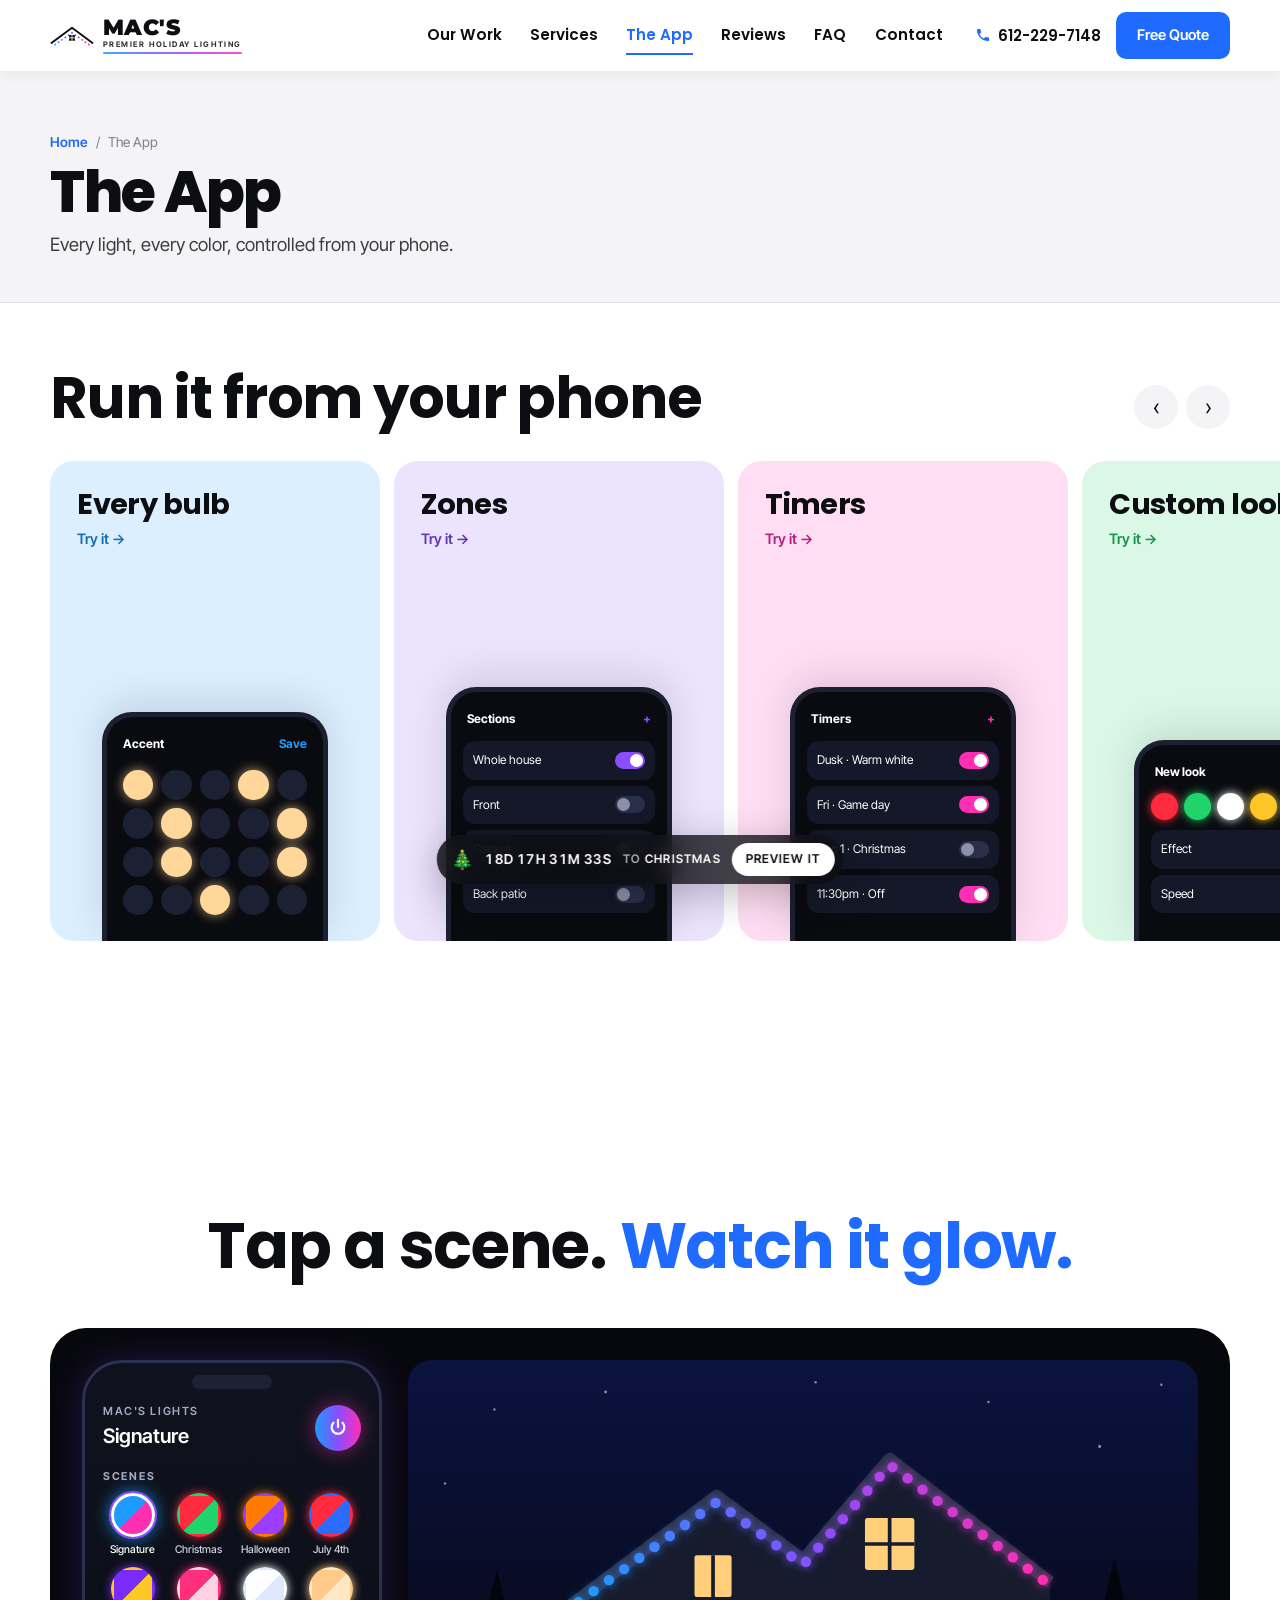
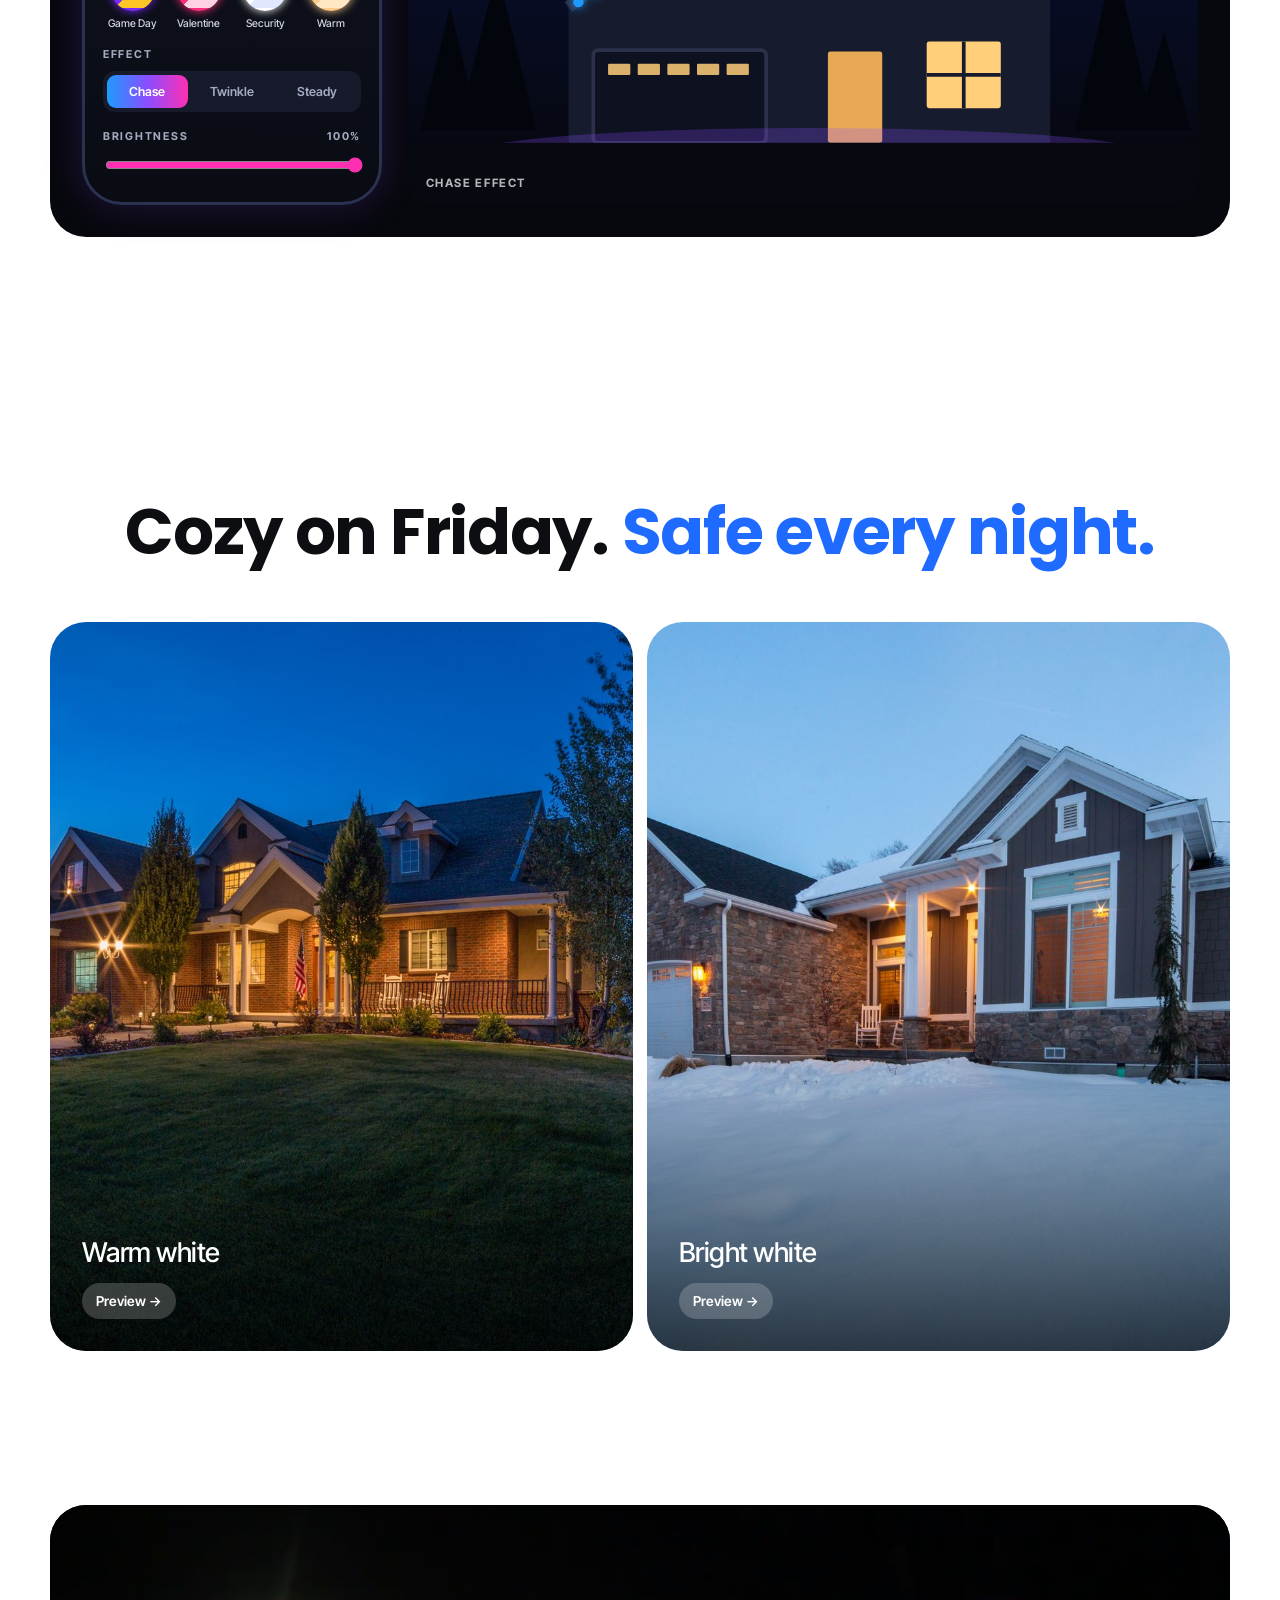
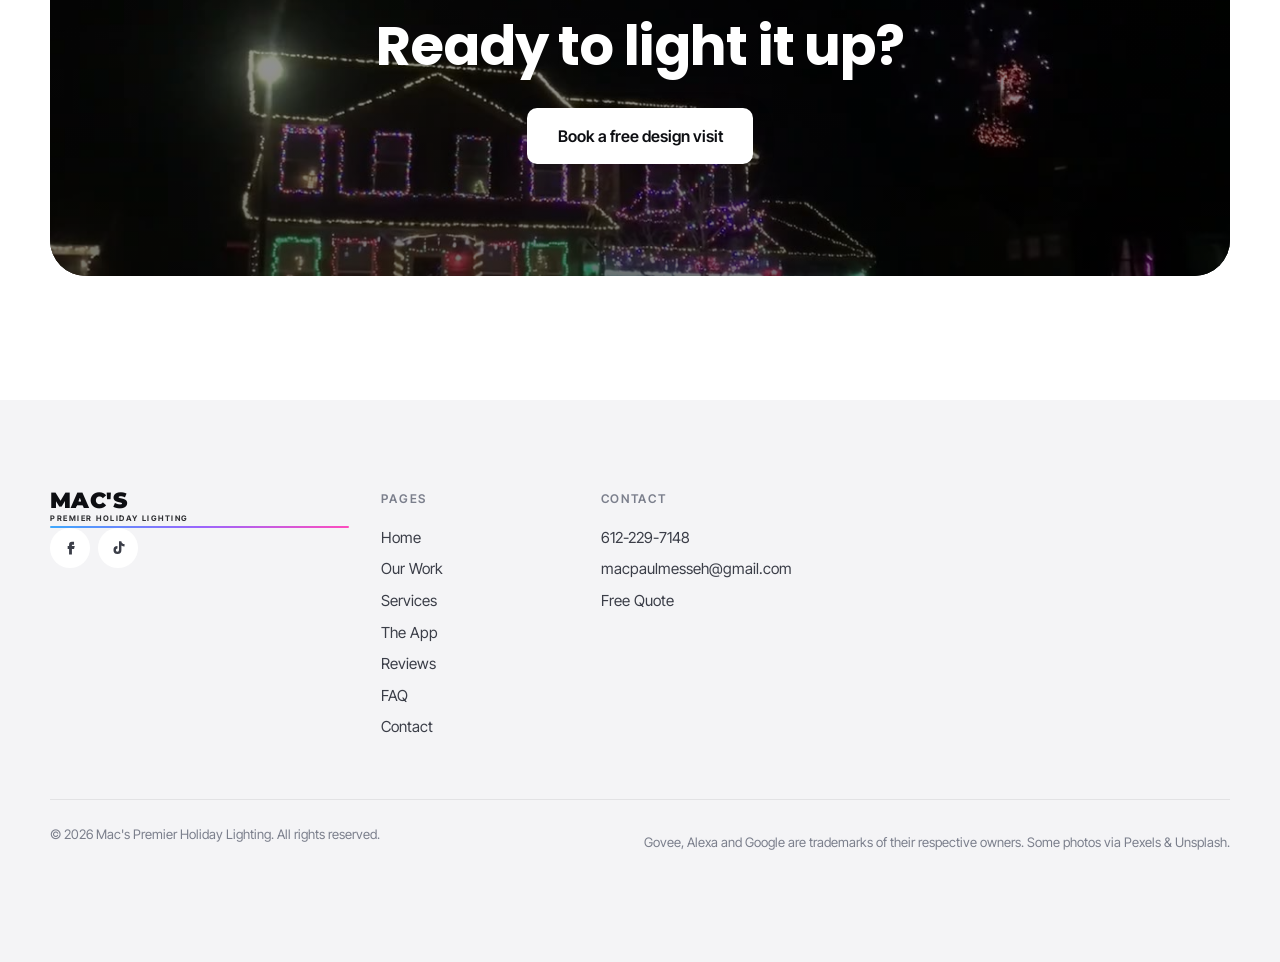
==== app.html @ d8dde2a3 "Split the one-page site into separate pages Home, Our Work, Services, The App, Reviews, FAQ and Cont" ====
<!doctype html>
<html lang="en">
<head>
  <meta charset="utf-8">
  <meta name="viewport" content="width=device-width, initial-scale=1">
  <title>The App | Mac's Premier Holiday Lighting</title>
  <meta name="description" content="Control every light from your phone: zones, timers, scenes and custom looks.">
  <meta name="theme-color" content="#05060a">
  <meta property="og:title" content="Mac's Premier Holiday Lighting">
  <meta property="og:description" content="Light up your home for every holiday, game day and everyday.">
  <meta property="og:image" content="assets/stock/victorian-color-lights.jpg">
  <link rel="icon" href="assets/favicon.svg" type="image/svg+xml">
  <link rel="preconnect" href="https://fonts.googleapis.com">
  <link rel="preconnect" href="https://fonts.gstatic.com" crossorigin>
  <link href="https://fonts.googleapis.com/css2?family=Inter+Tight:wght@300;400;500;600;700&family=Poppins:wght@600;700;800&family=Montserrat:wght@800;900&family=Mr+Dafoe&display=swap" rel="stylesheet">
  <link rel="stylesheet" href="styles.css">
</head>
<body class="subpage">

<!-- ================= Header ================= -->
<header class="hdr" id="top">
  <a href="index.html" class="brand" aria-label="Mac's Premier Holiday Lighting home">
    <svg class="brand-roof" viewBox="0 0 120 52" aria-hidden="true">
      <path d="M4 48 L60 6 L116 48" fill="none" stroke="#fff" stroke-width="5" stroke-linejoin="round" stroke-linecap="round"/>
      <g class="roof-dots"></g>
      <g fill="#fff"><rect x="52" y="26" width="7" height="7" rx="1"/><rect x="61" y="26" width="7" height="7" rx="1"/><rect x="52" y="35" width="7" height="7" rx="1"/><rect x="61" y="35" width="7" height="7" rx="1"/></g>
    </svg>
    <span class="brand-text"><span class="brand-name">MAC'S</span><span class="brand-tag">Premier Holiday Lighting</span></span>
  </a>
  <nav class="hdr-nav" aria-label="Main">
    <a href="work.html">Our Work</a>
    <a href="services.html">Services</a>
    <a href="app.html" aria-current="page">The App</a>
    <a href="reviews.html">Reviews</a>
    <a href="faq.html">FAQ</a>
    <a href="contact.html">Contact</a>
  </nav>
  <div class="hdr-actions">
    <a class="hdr-phone" href="tel:+16122297148"><svg viewBox="0 0 24 24" aria-hidden="true"><path d="M6.6 10.8a15.1 15.1 0 0 0 6.6 6.6l2.2-2.2a1 1 0 0 1 1-.25 11.4 11.4 0 0 0 3.6.57 1 1 0 0 1 1 1V20a1 1 0 0 1-1 1A17 17 0 0 1 3 4a1 1 0 0 1 1-1h3.5a1 1 0 0 1 1 1c0 1.25.2 2.45.57 3.57a1 1 0 0 1-.25 1z"/></svg>612-229-7148</a>
    <a class="icon-btn" href="sms:+16122297148?&amp;body=Hi%20Mac%27s!%20I%27d%20like%20a%20free%20lighting%20quote." aria-label="Text us">
      <svg viewBox="0 0 24 24" aria-hidden="true"><path d="M4 4h16a2 2 0 0 1 2 2v10a2 2 0 0 1-2 2H8l-4 4V6a2 2 0 0 1 2-2z"/></svg>
    </a>
    <a class="icon-btn" href="tel:+16122297148" aria-label="Call 612-229-7148">
      <svg viewBox="0 0 24 24" aria-hidden="true"><path d="M6.6 10.8a15.1 15.1 0 0 0 6.6 6.6l2.2-2.2a1 1 0 0 1 1-.25 11.4 11.4 0 0 0 3.6.57 1 1 0 0 1 1 1V20a1 1 0 0 1-1 1A17 17 0 0 1 3 4a1 1 0 0 1 1-1h3.5a1 1 0 0 1 1 1c0 1.25.2 2.45.57 3.57a1 1 0 0 1-.25 1z"/></svg>
    </a>
    <a class="pill-btn" href="contact.html">Free Quote</a>
    <button class="burger" aria-label="Open menu" aria-expanded="false" aria-controls="menu"><span></span><span></span></button>
  </div>
</header>

<nav class="menu" id="menu" aria-label="Main" hidden>
  <div class="menu-list">
    <a href="index.html">Home</a>
    <a href="work.html">Our Work</a>
    <a href="services.html">Services</a>
    <a href="app.html" aria-current="page">The App</a>
    <a href="reviews.html">Reviews</a>
    <a href="faq.html">FAQ</a>
    <a href="contact.html">Contact</a>
  </div>
  <div class="menu-foot">
    <a href="tel:+16122297148" class="menu-phone">Call 612-229-7148</a>
    <a href="contact.html" class="pill-btn btn-primary big menu-cta">Get a Free Quote</a>
  </div>
</nav>

<main>

<section class="page-head">
  <div class="wrap">
    <nav class="crumbs" aria-label="Breadcrumb"><a href="index.html">Home</a><span aria-hidden="true">/</span><span>The App</span></nav>
    <h1>The App</h1>
    <p>Every light, every color, controlled from your phone.</p>
  </div>
</section>


<!-- ================= App features carousel ================= -->
<section class="section" id="app">
  <div class="wrap">
    <div class="row-head reveal">
      <div>
        <h2>Run it from your phone</h2>
      </div>
      <div class="arrows">
        <button class="arrow" data-scroll="feat" data-dir="-1" aria-label="Previous">‹</button>
        <button class="arrow" data-scroll="feat" data-dir="1" aria-label="Next">›</button>
      </div>
    </div>
  </div>
  <div class="rail" id="feat">
    <button class="fcard" type="button" style="--tint:#1e9bff" data-scene="signature" data-mode="steady" aria-label="Try Every bulb in the designer">
      <h3>Every bulb</h3>
      <span class="fcard-try">Try it &rarr;</span>
      <div class="phone-sm" aria-hidden="true">
        <div class="ps-top"><span>Accent</span><b>Save</b></div>
        <div class="ps-grid">
          <i class="w"></i><i></i><i></i><i class="w"></i><i></i><i></i><i class="w"></i><i></i><i></i><i class="w"></i>
          <i></i><i class="w"></i><i></i><i></i><i class="w"></i><i></i><i></i><i class="w"></i><i></i><i></i>
        </div>
      </div>
    </button>
    <button class="fcard" type="button" style="--tint:#8a4dff" data-scene="gameday" data-mode="chase" aria-label="Try Zones in the designer">
      <h3>Zones</h3>
      <span class="fcard-try">Try it &rarr;</span>
      <div class="phone-sm" aria-hidden="true">
        <div class="ps-top"><span>Sections</span><b>+</b></div>
        <div class="ps-row on"><span>Whole house</span><i></i></div>
        <div class="ps-row"><span>Front</span><i></i></div>
        <div class="ps-row"><span>Garage</span><i></i></div>
        <div class="ps-row"><span>Back patio</span><i></i></div>
      </div>
    </button>
    <button class="fcard" type="button" style="--tint:#ff2fb3" data-scene="warm" data-mode="steady" aria-label="Try Timers in the designer">
      <h3>Timers</h3>
      <span class="fcard-try">Try it &rarr;</span>
      <div class="phone-sm" aria-hidden="true">
        <div class="ps-top"><span>Timers</span><b>+</b></div>
        <div class="ps-row on"><span>Dusk · Warm white</span><i></i></div>
        <div class="ps-row on"><span>Fri · Game day</span><i></i></div>
        <div class="ps-row"><span>Dec 1 · Christmas</span><i></i></div>
        <div class="ps-row on"><span>11:30pm · Off</span><i></i></div>
      </div>
    </button>
    <button class="fcard" type="button" style="--tint:#20d36b" data-scene="valentine" data-mode="twinkle" aria-label="Try Custom looks in the designer">
      <h3>Custom looks</h3>
      <span class="fcard-try">Try it &rarr;</span>
      <div class="phone-sm" aria-hidden="true">
        <div class="ps-top"><span>New look</span><b>Save</b></div>
        <div class="ps-swatches"><i style="--s:#ff2a3d"></i><i style="--s:#20d36b"></i><i style="--s:#fff"></i><i style="--s:#ffc627"></i><i style="--s:#1e9bff"></i><i style="--s:#ff2fb3"></i></div>
        <div class="ps-row"><span>Effect</span><em>Chase</em></div>
        <div class="ps-row"><span>Speed</span><em>Medium</em></div>
      </div>
    </button>
    <button class="fcard" type="button" style="--tint:#ffc627" data-scene="christmas" data-mode="chase" aria-label="Try Holiday scenes in the designer">
      <h3>Holiday scenes</h3>
      <span class="fcard-try">Try it &rarr;</span>
      <div class="phone-sm" aria-hidden="true">
        <div class="ps-top"><span>Scenes</span><b>⌕</b></div>
        <div class="ps-row"><span>🎄 Christmas</span><i></i></div>
        <div class="ps-row"><span>🎃 Halloween</span><i></i></div>
        <div class="ps-row"><span>🏈 Game day</span><i></i></div>
        <div class="ps-row"><span>🇺🇸 July 4th</span><i></i></div>
      </div>
    </button>
  </div>
</section>

<!-- ================= Interactive designer ================= -->
<section class="section" id="designer">
  <div class="wrap">
    <h2 class="h-center reveal">Tap a scene. <span class="grad">Watch it glow.</span></h2>
    <div class="designer reveal">
      <div class="phone" aria-label="Lighting app controls">
        <div class="phone-notch" aria-hidden="true"></div>
        <div class="app-head">
          <div><small>Mac's Lights</small><strong id="theme-name">Signature</strong></div>
          <button class="power on" id="power" aria-pressed="true" aria-label="Lights on/off">
            <svg viewBox="0 0 24 24" aria-hidden="true"><path d="M12 3v8M7.1 6.3a7 7 0 1 0 9.8 0" fill="none" stroke="currentColor" stroke-width="2.4" stroke-linecap="round"/></svg>
          </button>
        </div>
        <p class="app-label">Scenes</p>
        <div class="themes" role="radiogroup" aria-label="Lighting theme">
          <button class="theme active" role="radio" aria-checked="true" data-theme="signature"><i style="--c1:#1e9bff;--c2:#ff2fb3"></i>Signature</button>
          <button class="theme" role="radio" aria-checked="false" data-theme="christmas"><i style="--c1:#ff2a3d;--c2:#20d36b"></i>Christmas</button>
          <button class="theme" role="radio" aria-checked="false" data-theme="halloween"><i style="--c1:#ff7a00;--c2:#9b3dff"></i>Halloween</button>
          <button class="theme" role="radio" aria-checked="false" data-theme="july4"><i style="--c1:#ff2a3d;--c2:#2b6bff"></i>July 4th</button>
          <button class="theme" role="radio" aria-checked="false" data-theme="gameday"><i style="--c1:#7a2cff;--c2:#ffc627"></i>Game Day</button>
          <button class="theme" role="radio" aria-checked="false" data-theme="valentine"><i style="--c1:#ff2f7d;--c2:#ffd1e3"></i>Valentine</button>
          <button class="theme" role="radio" aria-checked="false" data-theme="security"><i style="--c1:#ffffff;--c2:#dfe8ff"></i>Security</button>
          <button class="theme" role="radio" aria-checked="false" data-theme="warm"><i style="--c1:#ffc98a;--c2:#ffe7c4"></i>Warm</button>
        </div>
        <p class="app-label">Effect</p>
        <div class="modes" role="radiogroup" aria-label="Animation">
          <button class="mode active" role="radio" aria-checked="true" data-mode="chase">Chase</button>
          <button class="mode" role="radio" aria-checked="false" data-mode="twinkle">Twinkle</button>
          <button class="mode" role="radio" aria-checked="false" data-mode="steady">Steady</button>
        </div>
        <label class="app-label" for="brightness">Brightness <span id="bright-val">100%</span></label>
        <input type="range" id="brightness" min="20" max="100" value="100">
      </div>
      <div class="designer-stage" id="designer-stage" data-house="live" aria-label="Animated preview of a house roofline in the selected scene">
        <p class="stage-caption"><span id="mode-name">Chase</span> effect</p>
      </div>
    </div>
  </div>
</section>

<!-- ================= Warm vs security ================= -->
<section class="section" id="residential">
  <div class="wrap">
    <h2 class="h-center reveal">Cozy on Friday. <span class="grad">Safe every night.</span></h2>
    <div class="duo">
      <figure class="duo-card reveal" role="button" tabindex="0" data-scene="warm" data-mode="steady" aria-label="Preview warm white in the designer">
        <img src="assets/stock/dusk-bungalow.jpg" alt="Home glowing in warm white light at dusk" loading="lazy">
        <figcaption><b>Warm white</b><span class="duo-try">Preview &rarr;</span></figcaption>
      </figure>
      <figure class="duo-card reveal" role="button" tabindex="0" data-scene="security" data-mode="steady" aria-label="Preview bright white in the designer">
        <img src="assets/stock/snowy-brick-house.jpg" alt="Home with bright exterior lighting on a snowy evening" loading="lazy">
        <figcaption><b>Bright white</b><span class="duo-try">Preview &rarr;</span></figcaption>
      </figure>
    </div>
  </div>
</section>

<!-- ================= Final CTA ================= -->
<section class="section tight">
  <div class="wrap">
    <div class="final-cta reveal">
      <video class="cta-video" data-src="assets/video/house-fireworks.mp4" poster="assets/video/house-fireworks.jpg" muted loop playsinline preload="none" aria-hidden="true"></video>
      <h2>Ready to light it up?</h2>
      <a href="contact.html" class="pill-btn white">Book a free design visit</a>
    </div>
  </div>
</section>

</main>

<!-- ================= Footer ================= -->
<footer class="ftr">
  <div class="wrap ftr-grid">
    <div class="ftr-brand">
      <span class="brand-text"><span class="brand-name">MAC'S</span><span class="brand-tag">Premier Holiday Lighting</span></span>
      <div class="socials">
        <!-- TODO: replace with real profile URLs -->
        <a href="https://www.facebook.com/" aria-label="Facebook" target="_blank" rel="noopener"><svg viewBox="0 0 24 24"><path d="M14 8h3V4h-3a4 4 0 0 0-4 4v2H8v4h2v8h4v-8h3l1-4h-4V8z"/></svg></a>
        <a href="https://www.tiktok.com/" aria-label="TikTok" target="_blank" rel="noopener"><svg viewBox="0 0 24 24"><path d="M16 3c.4 2.4 1.9 4 4.5 4.2v3.4a8 8 0 0 1-4.4-1.4v6.3A5.6 5.6 0 1 1 10.5 10v3.5a2.2 2.2 0 1 0 2.2 2.2V3z"/></svg></a>
      </div>
    </div>
    <div><p class="ftr-h">Pages</p><a href="index.html">Home</a><a href="work.html">Our Work</a><a href="services.html">Services</a><a href="app.html">The App</a><a href="reviews.html">Reviews</a><a href="faq.html">FAQ</a><a href="contact.html">Contact</a></div>
    <div><p class="ftr-h">Contact</p><a href="tel:+16122297148">612-229-7148</a><a href="mailto:macpaulmesseh@gmail.com?subject=Free%20lighting%20quote&amp;body=Hi%20Mac%27s%2C%0A%0AI%27d%20like%20a%20free%20quote%20for%20my%20home.%0A%0AName%3A%0AAddress%2FCity%3A%0APhone%3A%0A">macpaulmesseh@gmail.com</a><a href="contact.html">Free Quote</a></div>
  </div>
  <div class="wrap ftr-bottom">
    <span>© <span id="year"></span> Mac's Premier Holiday Lighting. All rights reserved.</span>
    <span class="muted">Govee, Alexa and Google are trademarks of their respective owners. Some photos via Pexels &amp; Unsplash.</span>
  </div>
</footer>

<!-- Service popup -->
<dialog class="modal" id="modal" aria-labelledby="modal-title">
  <button class="modal-x" type="button" aria-label="Close">&times;</button>
  <div class="modal-media" id="modal-media"></div>
  <div class="modal-body">
    <h3 id="modal-title"></h3>
    <p id="modal-text"></p>
    <div class="modal-actions">
      <a href="contact.html" class="pill-btn grad-btn" id="modal-quote">Get a quote</a>
      <a href="tel:+16122297148" class="pill-btn">Call</a>
      <a href="sms:+16122297148?&amp;body=Hi%20Mac%27s!%20I%27d%20like%20a%20free%20lighting%20quote." class="pill-btn">Text</a>
    </div>
  </div>
</dialog>

<!-- Floating holiday countdown -->
<a class="countdown" href="app.html#designer" id="countdown">
  <span class="cd-emoji" id="cd-emoji">🎃</span>
  <span class="cd-time" id="cd-time">--</span>
  <span class="cd-until">to <b id="cd-name">Halloween</b></span>
  <span class="cd-cta">Preview it</span>
</a>

<script src="main.js"></script>
</body>
</html>
---- styles.css ----
/* ==========================================================
   Mac's Premier Holiday Lighting — v3 (light)
   White page · soft gray cards · thin headings
   Brand gradient (blue → violet → pink) for buttons & accents
   Night scenes (hero, designer, compare) stay dark
   ========================================================== */
:root {
  --bg: #ffffff;
  --soft: #f4f4f6;
  --soft-2: #ececf0;
  --ink: #0d0e12;
  --ink-2: #3b3e48;
  --muted: #7b7f8c;
  --line: rgba(13, 14, 18, .08);
  --night: #07080d;
  --night-2: #10131f;
  --blue: #1e9bff;
  --violet: #8a4dff;
  --pink: #ff2fb3;
  --grad: linear-gradient(90deg, var(--blue), var(--violet) 50%, var(--pink));
  --r-lg: 36px;
  --r-md: 24px;
  --font: "Inter Tight", "Inter", system-ui, -apple-system, "Segoe UI", sans-serif;
  --script: "Mr Dafoe", "Brush Script MT", cursive;
}

*, *::before, *::after { box-sizing: border-box; }
html { scroll-behavior: smooth; scroll-padding-top: 90px; }
body { margin: 0; font-family: var(--font); background: var(--bg); color: var(--ink); line-height: 1.55; -webkit-font-smoothing: antialiased; overflow-x: hidden; font-size: 17px; }
img, video { max-width: 100%; display: block; }
a { color: inherit; }
h1, h2, h3 { margin: 0; line-height: 1.08; letter-spacing: -.025em; font-weight: 500; }
svg { fill: currentColor; }
button { font-family: inherit; }

.wrap { width: min(1180px, 100% - 32px); margin-inline: auto; }
.wrap.narrow { width: min(780px, 100% - 32px); }
.section { padding: 130px 0; }
.section.tight { padding: 24px 0; }
.grad { background: var(--grad); -webkit-background-clip: text; background-clip: text; color: transparent; }
.muted { color: var(--muted); margin: .5rem 0 0; }
.eyebrow { font-size: .78rem; font-weight: 600; letter-spacing: .14em; text-transform: uppercase; color: var(--muted); margin: 0 0 1rem; }
.eyebrow.center { text-align: center; }
.h-center { text-align: center; font-size: clamp(2.2rem, 5.2vw, 4rem); }
.h-left { font-size: clamp(2.2rem, 5vw, 3.6rem); }
.h-sub { text-align: center; color: var(--muted); font-size: clamp(1.15rem, 2vw, 1.5rem); margin: 1rem 0 0; font-weight: 400; letter-spacing: -.01em; }
.dim { color: #b4b7c2; }

/* ---------- Buttons ---------- */
.pill-btn {
  display: inline-flex; align-items: center; justify-content: center; gap: .5rem;
  padding: .7rem 1.25rem; border-radius: 999px; border: 0; cursor: pointer;
  font-weight: 600; font-size: .92rem; text-decoration: none;
  background: var(--soft); color: var(--ink);
  transition: transform .2s, background .2s, box-shadow .2s;
}
.pill-btn:hover { transform: translateY(-1px); background: var(--soft-2); }
.pill-btn.white { background: #fff; color: var(--ink); padding: 1rem 1.9rem; font-size: 1rem; box-shadow: 0 6px 24px rgba(0,0,0,.12); }
.pill-btn.sm { padding: .65rem 1.2rem; font-size: .9rem; }
.pill-btn.big { padding: 1.1rem 2.2rem; font-size: 1.1rem; }
.grad-btn { background: var(--grad); color: #fff; padding: 1.05rem 1.6rem; font-size: 1rem; box-shadow: 0 10px 30px rgba(138,77,255,.28); }
.grad-btn:hover { background: var(--grad); box-shadow: 0 14px 40px rgba(255,47,179,.35); }
.block { width: 100%; }
a:focus-visible, button:focus-visible, summary:focus-visible, input:focus-visible { outline: 2px solid var(--violet); outline-offset: 3px; }

/* ---------- Header (glass, adapts over dark hero → light page) ---------- */
.hdr {
  position: fixed; top: 12px; left: 12px; right: 12px; z-index: 60;
  display: flex; align-items: center; justify-content: space-between;
  padding: 8px 10px 8px 18px; border-radius: 999px;
  background: rgba(255,255,255,.14); border: 1px solid rgba(255,255,255,.18);
  backdrop-filter: blur(18px) saturate(1.5); -webkit-backdrop-filter: blur(18px) saturate(1.5);
  color: #fff; transition: background .35s, color .35s, border-color .35s, box-shadow .35s;
}
.hdr.scrolled { background: rgba(255,255,255,.82); color: var(--ink); border-color: var(--line); box-shadow: 0 6px 30px rgba(0,0,0,.06); }
.brand { display: flex; align-items: center; gap: .55rem; text-decoration: none; }
.brand-roof { width: 44px; height: 20px; overflow: visible; }
.brand-roof path { stroke: currentColor; }
.brand-roof g[fill] { fill: currentColor; }
.brand-text { display: flex; flex-direction: column; line-height: 1; }
.brand-name { font-family: "Montserrat", sans-serif; font-weight: 900; font-size: 1.25rem; letter-spacing: .02em; }
.brand-tag { font-size: .48rem; font-weight: 700; letter-spacing: .2em; text-transform: uppercase; margin-top: 3px; opacity: .85; }
.brand-tag::after { content: ""; display: block; height: 2px; margin-top: 3px; background: var(--grad); border-radius: 2px; }
.hdr-actions { display: flex; align-items: center; gap: 6px; }
.icon-btn { width: 40px; height: 40px; border-radius: 50%; display: grid; place-items: center; background: rgba(255,255,255,.18); transition: background .2s; }
.hdr.scrolled .icon-btn { background: var(--soft); }
.icon-btn svg { width: 17px; height: 17px; }
.hdr .pill-btn { background: #fff; color: var(--ink); }
.hdr.scrolled .pill-btn { background: var(--ink); color: #fff; }
.burger { width: 40px; height: 40px; border: 0; background: none; cursor: pointer; display: grid; place-content: center; gap: 6px; color: inherit; }
.burger span { display: block; width: 22px; height: 2px; background: currentColor; border-radius: 2px; transition: transform .3s; }
.burger[aria-expanded="true"] span:first-child { transform: translateY(4px) rotate(45deg); }
.burger[aria-expanded="true"] span:last-child { transform: translateY(-4px) rotate(-45deg); }
body.menu-open .hdr { background: rgba(255,255,255,.9); color: var(--ink); border-color: var(--line); }

/* ---------- Menu overlay ---------- */
.menu { position: fixed; inset: 0; z-index: 55; padding: 120px 24px 40px; background: rgba(255,255,255,.97); backdrop-filter: blur(10px); display: flex; flex-direction: column; justify-content: space-between; overflow-y: auto; animation: menuIn .3s ease; }
.menu[hidden] { display: none; }
@keyframes menuIn { from { opacity: 0; } }
.menu-inner { width: min(1100px, 100%); margin: 0 auto; display: grid; grid-template-columns: repeat(3, 1fr); gap: 2rem; }
.menu-h { font-size: .75rem; font-weight: 600; letter-spacing: .16em; text-transform: uppercase; color: var(--muted); margin: 0 0 1rem; }
.menu-col a { display: block; font-size: clamp(1.4rem, 2.8vw, 2.2rem); font-weight: 500; letter-spacing: -.02em; text-decoration: none; padding: .3rem 0; transition: color .2s; }
.menu-col a:hover { color: var(--violet); }
.menu-cta { align-self: center; margin-top: 2rem; background: var(--grad) !important; color: #fff !important; }

/* ---------- Hero: our photos full screen (phones also play our videos) ---------- */
.hero { position: relative; min-height: 100vh; min-height: 100svh; display: grid; align-items: end; overflow: hidden; color: #fff; background: var(--night); padding: 120px 0 150px; }
.hero-slides { position: absolute; inset: 0; z-index: 0; }
.hs { position: absolute; inset: 0; margin: 0; opacity: 0; transition: opacity 1.4s ease; }
.hs.is-active { opacity: 1; }
.hs picture, .hs img, .hs video { display: block; width: 100%; height: 100%; object-fit: cover; }
.hs img { object-position: 50% 50%; transform: scale(1.08); transition: transform 9s ease-out; }
.hs.is-active img { transform: scale(1); }
.hero-slides::after { content: ""; position: absolute; inset: 0; pointer-events: none; background:
  linear-gradient(90deg, rgba(7,8,13,.82) 0%, rgba(7,8,13,.5) 34%, rgba(7,8,13,0) 62%),
  linear-gradient(180deg, rgba(7,8,13,.55) 0%, rgba(7,8,13,0) 22%, rgba(7,8,13,0) 55%, rgba(7,8,13,.88) 100%); }
.phone-only { display: none; }
.hero-grid { position: relative; z-index: 1; width: min(1180px, 100% - 32px); margin: 0 auto; }
.hero-content { max-width: 620px; }
.hero-eyebrow { display: inline-flex; align-items: center; gap: .55rem; margin: 0 0 1.3rem; padding: .45rem .9rem; border-radius: 999px; background: rgba(255,255,255,.1); border: 1px solid rgba(255,255,255,.18); backdrop-filter: blur(8px); font-size: .78rem; font-weight: 600; letter-spacing: .12em; text-transform: uppercase; }
.live-dot { width: 8px; height: 8px; border-radius: 50%; background: var(--pink); animation: livePulse 2s infinite; }
@keyframes livePulse { 0% { box-shadow: 0 0 0 0 rgba(255,47,179,.7); } 70%, 100% { box-shadow: 0 0 0 9px rgba(255,47,179,0); } }
.hero-script { font-family: var(--script); font-size: clamp(2.2rem, 4.4vw, 3.4rem); line-height: 1; margin: 0 0 .2rem; background: var(--grad); -webkit-background-clip: text; background-clip: text; color: transparent; padding-right: .2em; }
.hero h1 { font-size: clamp(2.5rem, 5.4vw, 4.6rem); font-weight: 600; line-height: 1.02; letter-spacing: -.03em; margin: 0; text-shadow: 0 2px 30px rgba(0,0,0,.35); }
.hero-sub { font-size: clamp(1.05rem, 1.6vw, 1.25rem); margin: 1.1rem 0 2rem; color: rgba(255,255,255,.86); max-width: 30em; }
.hero-ctas { display: flex; flex-wrap: wrap; gap: 12px; }
.hero-ctas .pill-btn { padding: 1.05rem 1.7rem; font-size: 1rem; }
.ghost-btn { background: rgba(255,255,255,.1); color: #fff; border: 1px solid rgba(255,255,255,.3); backdrop-filter: blur(8px); }
.ghost-btn:hover { background: rgba(255,255,255,.2); }
.hero-trust { list-style: none; display: flex; flex-wrap: wrap; gap: .4rem 1.4rem; margin: 1.8rem 0 0; padding: 0; font-size: .9rem; color: rgba(255,255,255,.8); }
.hero-trust li::before { content: "\2713"; margin-right: .45rem; color: var(--blue); font-weight: 700; }
.hero-dots { position: absolute; z-index: 2; left: 50%; bottom: 86px; transform: translateX(-50%); display: flex; gap: 8px; width: min(1180px, 100% - 32px); }
.hdot { flex: 0 0 56px; height: 18px; padding: 8px 0; border: 0; background: none; cursor: pointer; }
.hdot-bar { position: relative; display: block; height: 3px; border-radius: 3px; background: rgba(255,255,255,.3); overflow: hidden; }
.hdot-bar i { position: absolute; inset: 0 auto 0 0; width: 0; background: #fff; }
@media (max-width: 860px) {
  .phone-only { display: block; }
  .hero { padding: 0 0 128px; }
  .hero-slides::after { background: linear-gradient(180deg, rgba(7,8,13,.5) 0%, rgba(7,8,13,0) 20%, rgba(7,8,13,.1) 45%, rgba(7,8,13,.92) 84%); }
  .hero-eyebrow { margin-bottom: 1rem; }
  .hero-sub { margin: .8rem 0 1.4rem; }
  .hero-ctas .pill-btn { flex: 1 1 auto; }
  .hero-trust { margin-top: 1.2rem; font-size: .82rem; gap: .3rem 1rem; }
  .hero-dots { top: 92px; bottom: auto; gap: 5px; }
  .hdot { flex: 1; }
}
@media (prefers-reduced-motion: reduce) { .hs img { transition: none; transform: none; } .live-dot { animation: none; } }

/* ---------- Our work grid ---------- */
.work-note { margin: 0; color: var(--muted); }
@media (max-width: 760px) { #work .row-head { flex-direction: column; align-items: flex-start; gap: .4rem; } }
.work-grid { width: min(1180px, 100% - 32px); margin: 0 auto; display: grid; grid-template-columns: repeat(4, 1fr); gap: 14px; }
.work-grid .tile { flex: none; width: auto; }
.work-grid .tile-h { font-size: 1.3rem; }
@media (max-width: 1000px) { .work-grid { grid-template-columns: repeat(3, 1fr); } }
@media (max-width: 760px) { .work-grid { grid-template-columns: repeat(2, 1fr); gap: 10px; } .work-grid .tile { padding: 14px; } .work-grid .tile-h { font-size: 1.05rem; } .work-grid .tile-more { width: 30px; height: 30px; top: 10px; right: 10px; font-size: 1.1rem; } }

/* ---------- Compare ---------- */
.compare { position: relative; margin-top: 3.5rem; border-radius: var(--r-lg); overflow: hidden; aspect-ratio: 16 / 9; background: var(--night); user-select: none; color: #fff; }
.compare-layer { position: absolute; inset: 0; }
.compare-layer svg { width: 100%; height: 100%; display: block; }
.compare-layer.top { clip-path: inset(0 0 0 var(--pos)); }
.compare-label { position: absolute; top: 0; width: 50%; padding: 1.6rem 2rem; text-align: center; pointer-events: none; z-index: 2; }
.compare-label.left { left: 0; }
.compare-label.right { right: 0; }
.compare-label strong { display: block; font-size: .8rem; font-weight: 600; letter-spacing: .14em; text-transform: uppercase; margin-bottom: .3rem; }
.compare-label span { font-size: .92rem; opacity: .85; display: block; max-width: 320px; margin: 0 auto; }
.compare-handle { position: absolute; top: 0; bottom: 0; left: var(--pos); width: 2px; margin-left: -1px; background: #fff; box-shadow: 0 0 20px rgba(255,255,255,.7); z-index: 3; pointer-events: none; }
.compare-handle span { position: absolute; top: 50%; left: 50%; transform: translate(-50%, -50%); width: 48px; height: 48px; border-radius: 50%; background: #fff; color: var(--ink); display: grid; place-items: center; font-weight: 700; font-size: 1.1rem; box-shadow: 0 6px 24px rgba(0,0,0,.4); }
.compare-range { position: absolute; inset: 0; width: 100%; height: 100%; opacity: 0; cursor: ew-resize; z-index: 4; margin: 0; }

/* ---------- Rails ---------- */
.row-head { display: flex; align-items: flex-end; justify-content: space-between; gap: 1rem; margin-bottom: 2rem; }
.row-head h2 { font-size: clamp(2.2rem, 5vw, 3.6rem); }
.arrows { display: flex; gap: 8px; flex: none; }
.arrow { width: 44px; height: 44px; border-radius: 50%; border: 0; background: var(--soft); color: var(--ink); font-size: 1.4rem; line-height: 1; cursor: pointer; transition: background .2s; }
.arrow:hover { background: var(--soft-2); }
.rail { display: flex; gap: 14px; overflow-x: auto; scroll-snap-type: x mandatory; scroll-behavior: smooth; padding: 0 max(16px, calc((100vw - 1180px) / 2)) 10px; scroll-padding-inline: max(16px, calc((100vw - 1180px) / 2)); scrollbar-width: none; }
.rail::-webkit-scrollbar { display: none; }

.tile { position: relative; flex: 0 0 clamp(270px, 29vw, 360px); aspect-ratio: 3 / 4; border-radius: var(--r-md); overflow: hidden; scroll-snap-align: start; text-decoration: none; display: flex; flex-direction: column; justify-content: flex-end; padding: 1.5rem; background: var(--night); color: #fff; }
.tile img, .tile video { position: absolute; inset: 0; width: 100%; height: 100%; object-fit: cover; transition: transform .6s ease; }
.tile::after { content: ""; position: absolute; inset: 0; background: linear-gradient(180deg, transparent 50%, rgba(0,0,0,.75)); }
.tile:hover img, .tile:hover video { transform: scale(1.04); }
.tile-k, .tile-h { position: relative; z-index: 1; }
.tile-k { font-size: .85rem; font-weight: 500; opacity: .85; margin-bottom: .25rem; }
.tile-h { font-size: 1.45rem; font-weight: 500; line-height: 1.15; letter-spacing: -.015em; }

/* ---------- Trust card (dark accent card) ---------- */
.trust-card { position: relative; overflow: hidden; border-radius: var(--r-lg); padding: clamp(2.2rem, 6vw, 5rem); background: var(--night); color: #fff; text-align: center; }
.trust-glow { position: absolute; inset: -30%; background: radial-gradient(30% 40% at 25% 40%, rgba(30,155,255,.45), transparent 70%), radial-gradient(30% 35% at 75% 65%, rgba(255,47,179,.4), transparent 70%), radial-gradient(25% 30% at 55% 25%, rgba(138,77,255,.45), transparent 70%); filter: blur(30px); animation: drift 14s ease-in-out infinite alternate; }
@keyframes drift { to { transform: translate(4%, -3%) rotate(6deg); } }
.trust-copy { position: relative; max-width: 700px; margin: 0 auto; }
.trust-copy h2 { font-size: clamp(2rem, 4.6vw, 3.4rem); margin-bottom: 1rem; }
.trust-copy p { opacity: .82; font-size: 1.1rem; margin: 0 0 2rem; }
.trust-card .eyebrow { color: rgba(255,255,255,.6); }

/* ---------- App feature cards (soft pastel) ---------- */
.fcard { flex: 0 0 clamp(270px, 27vw, 330px); scroll-snap-align: start; border-radius: var(--r-md); padding: 1.7rem 1.7rem 0; overflow: hidden; background: color-mix(in srgb, var(--tint) 16%, #fff); display: flex; flex-direction: column; min-height: 480px; }
.fcard-k { margin: 0 0 .35rem; font-size: .9rem; font-weight: 500; color: var(--ink-2); }
.fcard h3 { font-size: 1.55rem; margin-bottom: 1.4rem; }
.phone-sm { margin: auto auto 0; width: 82%; padding: 14px 12px 22px; border-radius: 30px 30px 0 0; background: #0a0b10; border: 5px solid #1d2030; border-bottom: 0; font-size: .75rem; color: #fff; box-shadow: 0 -10px 40px rgba(0,0,0,.12); }
.ps-top { display: flex; justify-content: space-between; font-weight: 700; padding: 4px 4px 12px; }
.ps-top b { color: var(--tint); }
.ps-grid { display: grid; grid-template-columns: repeat(5, 1fr); gap: 8px; padding: 4px; }
.ps-grid i { aspect-ratio: 1; border-radius: 50%; background: #1b2033; }
.ps-grid i.w { background: #ffd79a; box-shadow: 0 0 12px rgba(255,215,154,.7); }
.ps-row { display: flex; justify-content: space-between; align-items: center; padding: 10px; margin-bottom: 6px; border-radius: 12px; background: #141828; }
.ps-row i { width: 30px; height: 17px; border-radius: 10px; background: #2a3049; position: relative; }
.ps-row i::after { content: ""; position: absolute; left: 2px; top: 2px; width: 13px; height: 13px; border-radius: 50%; background: #8b91a8; }
.ps-row.on i { background: var(--tint); }
.ps-row.on i::after { left: 15px; background: #fff; }
.ps-row em { font-style: normal; color: var(--tint); font-weight: 700; }
.ps-swatches { display: grid; grid-template-columns: repeat(6, 1fr); gap: 6px; margin-bottom: 10px; }
.ps-swatches i { aspect-ratio: 1; border-radius: 50%; background: var(--s); box-shadow: 0 0 10px var(--s); }

/* ---------- Banner ---------- */
.banner { position: relative; display: block; border-radius: var(--r-lg); overflow: hidden; aspect-ratio: 21 / 9; min-height: 380px; text-decoration: none; color: #fff; background: var(--night); }
.banner img, .banner video { position: absolute; inset: 0; width: 100%; height: 100%; object-fit: cover; }
.banner::after { content: ""; position: absolute; inset: 0; background: linear-gradient(180deg, rgba(0,0,0,0) 40%, rgba(0,0,0,.65)); }
.banner-copy { position: absolute; left: 0; right: 0; bottom: clamp(1.8rem, 5vw, 3.5rem); z-index: 1; display: flex; flex-direction: column; align-items: center; gap: .9rem; text-align: center; padding: 0 1.5rem; }
.banner-copy .eyebrow { margin: 0; color: rgba(255,255,255,.75); }
.banner-h { font-size: clamp(2rem, 4.8vw, 3.6rem); font-weight: 500; line-height: 1.05; letter-spacing: -.025em; }

/* ---------- Spec card ---------- */
.spec { border-radius: var(--r-lg); padding: clamp(2.2rem, 5vw, 4.5rem); background: var(--soft); }
.spec .h-center { font-size: clamp(2.2rem, 5vw, 3.6rem); }
.spec-grid { display: grid; grid-template-columns: 1fr 1fr; gap: 3rem; align-items: center; margin-top: 3rem; }
.spec-visual { aspect-ratio: 4 / 3; border-radius: var(--r-md); background: radial-gradient(70% 60% at 50% 40%, rgba(138,77,255,.28), transparent 70%), var(--night); display: grid; place-items: center; overflow: hidden; }
.track { width: 80%; height: 46px; border-radius: 10px; background: linear-gradient(180deg, #2a2f42, #171a26); display: flex; justify-content: space-around; align-items: center; padding: 0 6%; box-shadow: inset 0 -6px 12px rgba(0,0,0,.4), 0 30px 60px rgba(0,0,0,.6); transform: perspective(600px) rotateX(18deg); }
.track i { width: 22px; height: 22px; border-radius: 50%; background: radial-gradient(circle at 40% 35%, #fff 0 18%, var(--c) 45%); box-shadow: 0 0 18px 4px var(--c), 0 30px 50px 10px color-mix(in srgb, var(--c) 40%, transparent); animation: glowPulse 3s ease-in-out infinite; }
.track i:nth-child(2n) { animation-delay: -1.5s; }
@keyframes glowPulse { 50% { filter: brightness(1.35); } }
.spec-list { list-style: none; margin: 0; padding: 0; }
.spec-list li { padding: 1rem 0; border-bottom: 1px solid var(--line); font-size: 1.05rem; color: var(--ink-2); }
.spec-list li:last-child { border-bottom: 0; }

/* ---------- Designer (dark card on light page) ---------- */
.designer { display: grid; grid-template-columns: 300px 1fr; gap: 1.6rem; align-items: center; margin-top: 3rem; padding: clamp(1rem, 3vw, 2rem); border-radius: var(--r-lg); background: var(--night); color: #fff; }
.phone { position: relative; padding: 40px 18px 22px; border-radius: 40px; background: linear-gradient(180deg, #10131f, #0a0c14); border: 3px solid #2b3150; box-shadow: 0 0 40px rgba(138,77,255,.2); }
.phone-notch { position: absolute; top: 12px; left: 50%; width: 80px; height: 14px; margin-left: -40px; border-radius: 10px; background: #1c2135; }
.app-head { display: flex; justify-content: space-between; align-items: center; margin-bottom: 1rem; }
.app-head small { display: block; font-size: .7rem; letter-spacing: .14em; text-transform: uppercase; color: #a4abc0; font-weight: 600; }
.app-head strong { font-size: 1.25rem; font-weight: 600; }
.power { width: 46px; height: 46px; border-radius: 50%; border: 0; cursor: pointer; display: grid; place-items: center; background: #1c2135; color: #a4abc0; transition: .25s; }
.power svg { width: 22px; height: 22px; }
.power.on { background: var(--grad); color: #fff; box-shadow: 0 0 20px rgba(255,47,179,.5); }
.app-label { display: flex; justify-content: space-between; font-size: .68rem; font-weight: 700; letter-spacing: .16em; text-transform: uppercase; color: #a4abc0; margin: 1rem 0 .55rem; }
.themes { display: grid; grid-template-columns: repeat(4, 1fr); gap: .7rem .4rem; }
.theme { font-size: .66rem; font-weight: 500; color: #cfd3df; cursor: pointer; background: none; border: 0; padding: 0; display: flex; flex-direction: column; align-items: center; gap: .35rem; }
.theme i { width: 44px; height: 44px; border-radius: 50%; background: linear-gradient(135deg, var(--c1) 50%, var(--c2) 50%); box-shadow: 0 0 10px var(--c1); border: 3px solid transparent; transition: .2s; }
.theme:hover i { transform: scale(1.06); }
.theme.active { color: #fff; }
.theme.active i { border-color: #fff; box-shadow: 0 0 0 2px var(--violet), 0 0 18px var(--c1); }
.modes { display: grid; grid-template-columns: repeat(3, 1fr); gap: 4px; padding: 4px; border-radius: 12px; background: #161a2b; }
.mode { font-weight: 600; font-size: .78rem; color: #a4abc0; cursor: pointer; border: 0; border-radius: 9px; padding: .55rem 0; background: none; transition: .2s; }
.mode.active { background: var(--grad); color: #fff; }
#brightness { width: 100%; accent-color: var(--pink); }
.designer-stage { position: relative; border-radius: var(--r-md); overflow: hidden; }
.designer-stage svg { display: block; width: 100%; height: auto; }
.designer-stage .leds { transition: opacity .4s; }
.designer-stage.off .leds { opacity: 0; }
.stage-caption { position: absolute; left: 18px; bottom: 12px; margin: 0; font-size: .72rem; font-weight: 700; letter-spacing: .14em; text-transform: uppercase; color: rgba(255,255,255,.7); z-index: 1; }

/* ---------- Duo ---------- */
.duo { display: grid; grid-template-columns: 1fr 1fr; gap: 14px; margin-top: 3.5rem; }
.duo-card { margin: 0; position: relative; border-radius: var(--r-lg); overflow: hidden; aspect-ratio: 4 / 5; color: #fff; }
.duo-card img { width: 100%; height: 100%; object-fit: cover; }
.duo-card::after { content: ""; position: absolute; inset: 0; background: linear-gradient(180deg, transparent 55%, rgba(0,0,0,.7)); }
.duo-card figcaption { position: absolute; left: 0; right: 0; bottom: 0; padding: 2rem; z-index: 1; }
.duo-card b { display: block; font-size: 1.7rem; font-weight: 500; letter-spacing: -.02em; margin-bottom: .2rem; }
.duo-card span { opacity: .85; }

/* ---------- Quote ---------- */
.quote-grid { display: grid; grid-template-columns: 1fr 1fr; gap: 4rem; align-items: start; }
.next-steps { list-style: none; padding: 0; margin: 2.2rem 0; display: grid; gap: 1.1rem; }
.next-steps li { display: flex; gap: 1rem; align-items: center; font-size: 1.1rem; color: var(--ink-2); }
.next-steps span { flex: none; width: 30px; height: 30px; border-radius: 50%; background: var(--ink); color: #fff; display: grid; place-items: center; font-weight: 600; font-size: .85rem; }
.bar { height: 4px; width: 45%; border-radius: 4px; background: var(--grad); margin: 0 0 2.4rem; }
.works-row { display: flex; flex-wrap: wrap; gap: 8px; }
.works-row span { padding: .55rem 1rem; border-radius: 999px; background: var(--soft); font-weight: 500; font-size: .9rem; }
.direct { display: flex; flex-wrap: wrap; gap: 2rem; margin-top: 2.4rem; }
.direct a { text-decoration: none; font-size: 1.3rem; font-weight: 500; letter-spacing: -.01em; }
.direct small { display: block; font-size: .7rem; letter-spacing: .14em; text-transform: uppercase; color: var(--muted); font-weight: 600; }
.direct a:hover { color: var(--violet); }

.qform { display: grid; gap: 10px; }
.qform-h { margin: 0 0 .4rem; font-size: 1.4rem; font-weight: 500; letter-spacing: -.015em; }
.qform .row { display: grid; grid-template-columns: 1fr 1fr; gap: 10px; }
.fld { display: block; padding: .6rem .95rem .55rem; border-radius: 14px; background: #fff; border: 1px solid var(--soft-2); transition: border-color .2s, box-shadow .2s; }
.fld:focus-within { border-color: var(--violet); box-shadow: 0 0 0 4px rgba(138,77,255,.12); }
.fld > span { display: block; font-size: .72rem; font-weight: 600; color: var(--ink-2); }
.fld input, .fld select, .fld textarea { width: 100%; border: 0; outline: 0; background: none; color: var(--ink); font: inherit; font-size: 1rem; padding: .15rem 0; resize: vertical; }
.fld input::placeholder, .fld textarea::placeholder { color: #b4b7c2; }
.fld.invalid { border-color: var(--pink); }
.form-note { margin: .3rem 0 0; text-align: center; font-size: .82rem; color: var(--muted); }

/* ---------- Reviews ---------- */
.review { flex: 0 0 clamp(280px, 30vw, 380px); scroll-snap-align: start; margin: 0; padding: 2rem; border-radius: var(--r-md); background: var(--soft); }
.review .stars { color: #f5b400; letter-spacing: .15em; margin-bottom: .8rem; }
.review blockquote { margin: 0 0 1.2rem; color: var(--ink-2); }
.review figcaption { font-weight: 600; font-size: .82rem; letter-spacing: .12em; text-transform: uppercase; }
.review figcaption span { display: block; font-weight: 400; letter-spacing: 0; text-transform: none; color: var(--muted); }

/* ---------- More (calm two-column list) ---------- */
.more-grid { display: grid; grid-template-columns: 1fr 1fr; gap: 2.4rem 4rem; margin-top: 3.5rem; }
.more-grid p { margin: 0; color: var(--muted); font-size: 1.08rem; }
.more-grid b { color: var(--ink); font-weight: 600; }

/* ---------- FAQ ---------- */
.faq { margin-top: 3rem; display: grid; gap: 10px; }
.faq details { border-radius: 20px; background: var(--soft); }
.faq summary { list-style: none; cursor: pointer; padding: 1.3rem 3.4rem 1.3rem 1.5rem; font-weight: 500; font-size: 1.1rem; position: relative; }
.faq summary::-webkit-details-marker { display: none; }
.faq summary::after { content: "+"; position: absolute; right: 1.4rem; top: 50%; transform: translateY(-50%); font-size: 1.5rem; font-weight: 300; transition: transform .3s; }
.faq details[open] summary::after { transform: translateY(-50%) rotate(45deg); }
.faq details p { margin: 0; padding: 0 1.5rem 1.4rem; color: var(--ink-2); }

/* ---------- Final CTA ---------- */
.final-cta { position: relative; overflow: hidden; isolation: isolate; text-align: center; padding: clamp(4rem, 9vw, 7rem) 1.5rem; border-radius: var(--r-lg); background: var(--night); color: #fff; }
.final-cta .cta-video { position: absolute; inset: 0; width: 100%; height: 100%; object-fit: cover; z-index: -2; }
.final-cta::before { content: ""; position: absolute; inset: 0; z-index: -1; background: linear-gradient(180deg, rgba(0,0,0,.35), rgba(0,0,0,.55)); }
.final-cta h2 { font-size: clamp(2rem, 4.6vw, 3.4rem); max-width: 760px; margin: 0 auto 2rem; }

/* ---------- Footer ---------- */
.ftr { padding: 90px 0 110px; background: var(--soft); margin-top: 100px; }
.ftr-grid { display: grid; grid-template-columns: 1.6fr repeat(4, 1fr); gap: 2rem; }
.ftr-grid a { display: block; text-decoration: none; color: var(--ink-2); padding: .25rem 0; font-size: .95rem; }
.ftr-grid a:hover { color: var(--violet); }
.ftr-h { font-size: .75rem; font-weight: 600; letter-spacing: .14em; text-transform: uppercase; color: var(--muted); margin: 0 0 .8rem; }
.ftr-brand .muted { max-width: 300px; margin: 1rem 0; }
.socials { display: flex; gap: 8px; }
.socials a { width: 40px; height: 40px; border-radius: 50%; display: grid; place-items: center; background: #fff; padding: 0; }
.socials a:hover { color: var(--pink); }
.socials svg { width: 17px; height: 17px; }
.ftr-bottom { display: flex; justify-content: space-between; flex-wrap: wrap; gap: .6rem; margin-top: 3.5rem; padding-top: 1.5rem; border-top: 1px solid var(--line); font-size: .82rem; color: var(--muted); }

/* ---------- Countdown pill ---------- */
.countdown { position: fixed; left: 50%; bottom: 16px; transform: translateX(-50%); z-index: 50; display: flex; align-items: center; gap: .7rem; padding: 8px 8px 8px 14px; border-radius: 999px; background: rgba(13,14,18,.78); color: #fff; backdrop-filter: blur(16px); -webkit-backdrop-filter: blur(16px); text-decoration: none; font-size: .85rem; white-space: nowrap; box-shadow: 0 10px 40px rgba(0,0,0,.25); }
.cd-emoji { font-size: 1.15rem; }
.cd-time { font-weight: 600; font-variant-numeric: tabular-nums; letter-spacing: .03em; }
.cd-until { color: rgba(255,255,255,.65); text-transform: uppercase; font-size: .74rem; font-weight: 600; letter-spacing: .1em; }
.cd-until b { color: #fff; font-weight: 600; }
.cd-cta { padding: .45rem .9rem; border-radius: 999px; background: #fff; color: var(--ink); font-weight: 600; font-size: .76rem; text-transform: uppercase; letter-spacing: .08em; }

/* ---------- Reveal ---------- */
.reveal { opacity: 0; transform: translateY(28px); transition: opacity .9s ease, transform .9s ease; }
.reveal.in { opacity: 1; transform: none; }

/* ---------- Responsive ---------- */
@media (max-width: 1000px) {
  .spec-grid, .quote-grid { grid-template-columns: 1fr; }
  .designer { grid-template-columns: 260px 1fr; gap: 1.2rem; }
  .ftr-grid { grid-template-columns: repeat(2, 1fr); }
  .ftr-brand { grid-column: span 2; }
}
@media (max-width: 760px) {
  body { font-size: 16px; }
  .section { padding: 90px 0; }
  .hdr { top: 8px; left: 8px; right: 8px; padding-left: 14px; }
  .hdr .pill-btn { display: none; }
  .menu-inner { grid-template-columns: 1fr; gap: 1.5rem; }
  .compare { aspect-ratio: 4 / 5; }
  .compare-layer svg { height: 100%; width: auto; min-width: 100%; position: absolute; left: 50%; transform: translateX(-50%); }
  .compare-label { padding: 1rem .8rem; }
  .compare-label span { font-size: .78rem; }
  .designer { grid-template-columns: 1fr; }
  .designer-stage { order: -1; }
  .phone { max-width: 340px; width: 100%; margin-inline: auto; }
  .duo { grid-template-columns: 1fr; }
  .duo-card { aspect-ratio: 4 / 3; }
  .more-grid { grid-template-columns: 1fr; gap: 1.6rem; }
  .banner { aspect-ratio: 4 / 5; }
  .qform .row { grid-template-columns: 1fr; }
  .cd-until { display: none; }
  .row-head .arrows { display: none; }
}
@media (max-width: 420px) {
  .brand-tag { font-size: .42rem; }
  .icon-btn { width: 36px; height: 36px; }
}
@media (prefers-reduced-motion: reduce) {
  html { scroll-behavior: auto; }
  *, *::before, *::after { animation: none !important; transition: none !important; }
  .reveal { opacity: 1; transform: none; }
}

/* ---------- Clickable cards ---------- */
.tile, .fcard, .duo-card, .step-btn, .banner { cursor: pointer; }
.tile { transition: transform .35s ease, box-shadow .35s ease; }
.tile:hover, .tile:focus-visible { transform: translateY(-6px); box-shadow: 0 24px 50px rgba(0,0,0,.18); }
.tile-h { font-size: 1.6rem; }
.tile-more { position: absolute; top: 16px; right: 16px; z-index: 1; width: 38px; height: 38px; border-radius: 50%; display: grid; place-items: center; font-size: 1.4rem; font-weight: 300; background: rgba(255,255,255,.2); backdrop-filter: blur(10px); -webkit-backdrop-filter: blur(10px); transition: background .25s, transform .25s; }
.tile:hover .tile-more { background: #fff; color: var(--ink); transform: rotate(90deg); }

.fcard { border: 0; text-align: left; font: inherit; color: inherit; transition: transform .35s ease, box-shadow .35s ease; }
.fcard:hover, .fcard:focus-visible { transform: translateY(-6px); box-shadow: 0 24px 50px color-mix(in srgb, var(--tint) 30%, transparent); }
.fcard h3 { font-size: 1.8rem; margin-bottom: .5rem; }
.fcard-try { font-size: .9rem; font-weight: 600; color: color-mix(in srgb, var(--tint) 70%, #000); margin-bottom: 1.4rem; }

.duo-card { transition: transform .35s ease; }
.duo-card:hover, .duo-card:focus-visible { transform: scale(1.015); }
.duo-try { display: inline-block; margin-top: .4rem; padding: .45rem .9rem; border-radius: 999px; background: rgba(255,255,255,.2); backdrop-filter: blur(10px); font-size: .85rem; font-weight: 600; opacity: 1 !important; transition: background .25s, color .25s; }
.duo-card:hover .duo-try { background: #fff; color: var(--ink); }

.next-steps li { display: block; }
.step-btn { display: flex; align-items: center; gap: 1rem; width: 100%; padding: .9rem 1rem; border: 0; border-radius: 16px; background: var(--soft); font: inherit; font-size: 1.1rem; color: var(--ink); text-align: left; transition: background .25s, transform .25s; }
.step-btn:hover, .step-btn:focus-visible { background: var(--soft-2); transform: translateX(6px); }
.step-btn span { flex: none; width: 30px; height: 30px; border-radius: 50%; background: var(--ink); color: #fff; display: grid; place-items: center; font-weight: 600; font-size: .85rem; }

.spec-list li { font-size: 1.25rem; color: var(--ink); }

/* ---------- Service popup ---------- */
.modal { width: min(880px, 100% - 24px); max-height: calc(100vh - 24px); padding: 0; border: 0; border-radius: var(--r-lg); overflow: hidden; background: #fff; color: var(--ink); box-shadow: 0 40px 120px rgba(0,0,0,.35); }
.modal::backdrop { background: rgba(7,8,13,.6); backdrop-filter: blur(6px); }
.modal[open] { animation: modalIn .35s ease; }
@keyframes modalIn { from { opacity: 0; transform: translateY(20px) scale(.98); } }
.modal-media { aspect-ratio: 16 / 9; background: var(--night); }
.modal-media video, .modal-media img { width: 100%; height: 100%; object-fit: cover; }
/* vertical phone footage: show the whole frame */
.modal.is-tall { width: min(clamp(320px, 60vh * 9 / 16, 460px), 100% - 24px); }
.modal.is-tall .modal-media { aspect-ratio: auto; height: min(60vh, 760px); }
.modal.is-tall .modal-media video, .modal.is-tall .modal-media img { object-fit: contain; }
.modal-body { padding: 1.8rem 2rem 2rem; }
.modal-body h3 { font-size: clamp(1.8rem, 4vw, 2.6rem); margin-bottom: .5rem; }
.modal-body p { margin: 0 0 1.5rem; color: var(--ink-2); font-size: 1.1rem; }
.modal-actions { display: flex; flex-wrap: wrap; gap: 10px; }
.modal-x { position: absolute; top: 14px; right: 14px; z-index: 2; width: 42px; height: 42px; border-radius: 50%; border: 0; background: rgba(255,255,255,.9); color: var(--ink); font-size: 1.6rem; line-height: 1; cursor: pointer; }
.modal-x:hover { background: #fff; }
@media (max-width: 760px) {
  .modal-media { aspect-ratio: 4 / 3; }
  .modal-actions .pill-btn { flex: 1; }
}

/* ---------- Contact buttons (open phone / messages / email apps) ---------- */
.contact-btns { display: grid; gap: 10px; margin-top: 2.2rem; }
.cbtn { display: flex; align-items: center; gap: 1rem; padding: 1rem 1.2rem; border-radius: 18px; background: var(--soft); text-decoration: none; font-size: 1.15rem; font-weight: 500; transition: background .25s, transform .25s; }
.cbtn:hover, .cbtn:focus-visible { background: var(--soft-2); transform: translateX(6px); }
.cbtn svg { flex: none; width: 44px; height: 44px; padding: 11px; border-radius: 50%; background: var(--grad); color: #fff; }
.cbtn small { display: block; font-size: .7rem; letter-spacing: .14em; text-transform: uppercase; color: var(--muted); font-weight: 600; }
.send-row { display: grid; grid-template-columns: 1fr 1fr; gap: 10px; }
.send-row .pill-btn { padding: 1.05rem 1rem; }
.dark-btn { background: var(--ink); color: #fff; }
.dark-btn:hover { background: #23252e; }
@media (max-width: 420px) { .send-row { grid-template-columns: 1fr; } }

/* =====================================================================
   Refresh: established local-business look.
   Solid colours instead of gradients, solid header with real links,
   heavier headings. The LED gradient stays only as a thin brand accent.
   ===================================================================== */
:root {
  --accent: #1f6bff;
  --accent-dark: #1553cc;
  --head: "Poppins", var(--font);
}
h1, h2, h3, .h-center, .h-left, .tile-h, .modal-body h3 { font-family: var(--head); font-weight: 700; letter-spacing: -.02em; }
.grad { background: none; -webkit-background-clip: border-box; background-clip: border-box; color: var(--accent); }
.grad-btn, .btn-primary { background: var(--accent); color: #fff; box-shadow: none; }
.grad-btn:hover, .btn-primary:hover { background: var(--accent-dark); box-shadow: none; }
.pill-btn { border-radius: 10px; }
.eyebrow.accent { color: var(--accent); font-family: var(--head); font-weight: 600; letter-spacing: .16em; margin-bottom: .6rem; }

/* header: full-width solid bar */
.hdr, .hdr.scrolled, body.menu-open .hdr {
  top: 0; left: 0; right: 0; border-radius: 0; padding: 12px max(16px, calc((100vw - 1180px) / 2));
  background: #fff; color: var(--ink); border: 0; border-bottom: 1px solid var(--line);
  backdrop-filter: none; -webkit-backdrop-filter: none; box-shadow: 0 2px 14px rgba(0,0,0,.06);
}
.hdr-nav { display: flex; gap: clamp(1rem, 2.2vw, 2rem); margin-left: auto; margin-right: clamp(1rem, 2.5vw, 2.4rem); }
.hdr-nav a { font-family: var(--head); font-weight: 600; font-size: .95rem; text-decoration: none; color: var(--ink); padding: .4rem 0; border-bottom: 2px solid transparent; transition: border-color .2s, color .2s; }
.hdr-nav a:hover { color: var(--accent); border-color: var(--accent); }
.hdr-phone { display: inline-flex; align-items: center; gap: .45rem; font-family: var(--head); font-weight: 600; font-size: .95rem; text-decoration: none; margin-right: .6rem; }
.hdr-phone svg { width: 16px; height: 16px; color: var(--accent); }
.hdr .pill-btn, .hdr.scrolled .pill-btn { background: var(--accent); color: #fff; padding: .75rem 1.3rem; }
.hdr .pill-btn:hover { background: var(--accent-dark); }
.hdr .icon-btn, .hdr.scrolled .icon-btn { background: var(--soft); }
.hdr .burger, .hdr .icon-btn { display: none; }
.brand-name { font-size: 1.35rem; }
@media (max-width: 1000px) {
  .hdr-nav, .hdr-phone { display: none; }
  .hdr .burger, .hdr .icon-btn { display: grid; }
}

/* hero: photo first, very little text, lighter overlay so the lights stay crisp */
.hero { padding: 150px 0 150px; }
.hs img, .hs.is-active img { transform: none; transition: none; }
.hero-slides::after { background:
  linear-gradient(90deg, rgba(7,8,13,.62) 0%, rgba(7,8,13,.28) 32%, rgba(7,8,13,0) 55%),
  linear-gradient(180deg, rgba(7,8,13,0) 55%, rgba(7,8,13,.6) 100%); }
.hero-script { background: none; color: #fff; -webkit-background-clip: border-box; background-clip: border-box; font-size: clamp(2rem, 3.6vw, 2.9rem); text-shadow: 0 2px 18px rgba(0,0,0,.5); }
.hero h1 { font-weight: 800; font-size: clamp(2.6rem, 5.2vw, 4.4rem); line-height: 1.05; max-width: 11em; text-shadow: 0 2px 24px rgba(0,0,0,.45); }
.hero-ctas { margin-top: 1.8rem; }
.hero-ctas .pill-btn { padding: 1rem 1.6rem; font-family: var(--head); font-weight: 600; }
.btn-light { background: #fff; color: var(--ink); }
.btn-light:hover { background: #f1f2f5; }
.hdot-bar { background: rgba(255,255,255,.4); }
@media (max-width: 860px) {
  .hero { padding: 0 0 120px; }
  .hero-slides::after { background: linear-gradient(180deg, rgba(7,8,13,0) 45%, rgba(7,8,13,.82) 88%); }
  .hero-dots { top: 82px; }
}

/* our work cards: plainer labels */
.work-grid .tile { border-radius: 14px; }
.work-grid .tile-k { font-family: var(--head); font-size: .72rem; font-weight: 600; letter-spacing: .12em; text-transform: uppercase; opacity: 1; color: #fff; background: var(--accent); align-self: flex-start; padding: .25rem .55rem; border-radius: 4px; margin-bottom: .5rem; }

/* quote form: optional home photo */
.file-fld { position: relative; display: flex; align-items: center; gap: .9rem; padding: .9rem 1rem; margin: 0 0 12px; border: 1.5px dashed rgba(13,14,18,.2); border-radius: 12px; background: var(--soft); cursor: pointer; transition: border-color .2s, background .2s; }
.file-fld:hover, .file-fld:focus-within { border-color: var(--accent); background: #eef3ff; }
.file-fld input { position: absolute; inset: 0; opacity: 0; cursor: pointer; }
.file-icon { flex: none; width: 42px; height: 42px; border-radius: 10px; display: grid; place-items: center; background: #fff; color: var(--accent); }
.file-icon svg { width: 22px; height: 22px; }
.file-text { display: flex; flex-direction: column; min-width: 0; }
.file-text b { font-size: .95rem; font-weight: 600; white-space: nowrap; overflow: hidden; text-overflow: ellipsis; }
.file-text small { color: var(--muted); font-size: .82rem; }
.file-thumb { margin-left: auto; width: 54px; height: 54px; object-fit: cover; border-radius: 8px; }

/* what we light: 4-up grid, no sideways scrolling */
.svc-grid .tile { flex: none; width: auto; }

/* reviews: approved reviews on the left, leave-a-review form on the right */
.rv-layout { display: grid; grid-template-columns: minmax(0, 1fr) minmax(0, 460px); gap: 28px; align-items: start; margin-top: 2rem; }
.rv-list { display: grid; grid-template-columns: repeat(auto-fill, minmax(260px, 1fr)); gap: 14px; }
.rv-list .review { flex: none; padding: 1.6rem; border-radius: 14px; }
.rv-empty { grid-column: 1 / -1; padding: 2.2rem; border-radius: 14px; background: var(--soft); }
.rv-empty .stars { color: #f5b400; font-size: 1.4rem; letter-spacing: .15em; }
.rv-empty-h { font-family: var(--head); font-weight: 700; font-size: 1.4rem; margin: .6rem 0 .4rem; }
.rv-empty p:last-child { color: var(--ink-2); margin: 0; max-width: 34em; }
.rv-stars { border: 0; margin: 0 0 12px; padding: 0; }
.rv-stars legend { font-size: .72rem; font-weight: 600; color: var(--ink-2); margin-bottom: .2rem; }
.rv-stars-row { display: inline-flex; flex-direction: row-reverse; gap: 2px; }
.rv-stars input { position: absolute; opacity: 0; pointer-events: none; }
.rv-stars label { font-size: 2rem; line-height: 1; color: #d6d8de; cursor: pointer; transition: color .15s, transform .15s; }
.rv-stars label:hover, .rv-stars label:hover ~ label, .rv-stars input:checked ~ label { color: #f5b400; }
.rv-stars label:hover { transform: scale(1.1); }
.rv-stars input:focus-visible + label { outline: 2px solid var(--accent); outline-offset: 2px; border-radius: 4px; }
.rv-ok { display: flex; gap: .55rem; align-items: flex-start; font-size: .85rem; color: var(--ink-2); margin: 0 0 14px; }
.rv-ok input { margin-top: .2rem; accent-color: var(--accent); }
@media (max-width: 900px) { .rv-layout { grid-template-columns: 1fr; } }

/* ---------- Separate pages ---------- */
@view-transition { navigation: auto; }          /* smooth cross-fade between pages where supported */
.page-head { padding: 132px 0 44px; background: var(--soft); border-bottom: 1px solid var(--line); }
.page-head h1 { font-family: var(--head); font-weight: 800; font-size: clamp(2.3rem, 5vw, 3.6rem); letter-spacing: -.025em; margin: .5rem 0 .4rem; }
.page-head p { margin: 0; color: var(--ink-2); font-size: clamp(1rem, 1.6vw, 1.15rem); max-width: 40em; }
.crumbs { display: flex; gap: .5rem; font-size: .85rem; color: var(--muted); }
.crumbs a { color: var(--accent); text-decoration: none; font-weight: 600; }
.page-head + .section { padding-top: 64px; }
.hdr-nav a[aria-current="page"] { color: var(--accent); border-color: var(--accent); }
.btn-outline { background: #fff; color: var(--ink); border: 1.5px solid var(--ink); }
.btn-outline:hover { background: var(--ink); color: #fff; }
@media (max-width: 760px) { .page-head { padding: 104px 0 32px; } .page-head + .section { padding-top: 44px; } }


/* mobile menu: one simple list of the pages */
.menu-list { width: min(560px, 100%); margin: 0 auto; display: flex; flex-direction: column; }
.menu-list a { font-family: var(--head); font-weight: 700; font-size: clamp(1.5rem, 6vw, 2rem); text-decoration: none; padding: .55rem 0; border-bottom: 1px solid var(--line); color: var(--ink); }
.menu-list a[aria-current="page"] { color: var(--accent); }
.menu-foot { width: min(560px, 100%); margin: 2rem auto 0; display: flex; flex-direction: column; gap: 12px; }
.menu-phone { font-family: var(--head); font-weight: 600; text-decoration: none; text-align: center; padding: .9rem; border: 1.5px solid var(--ink); border-radius: 10px; }
.menu-foot .menu-cta { margin-top: 0; width: 100%; background: var(--accent) !important; }
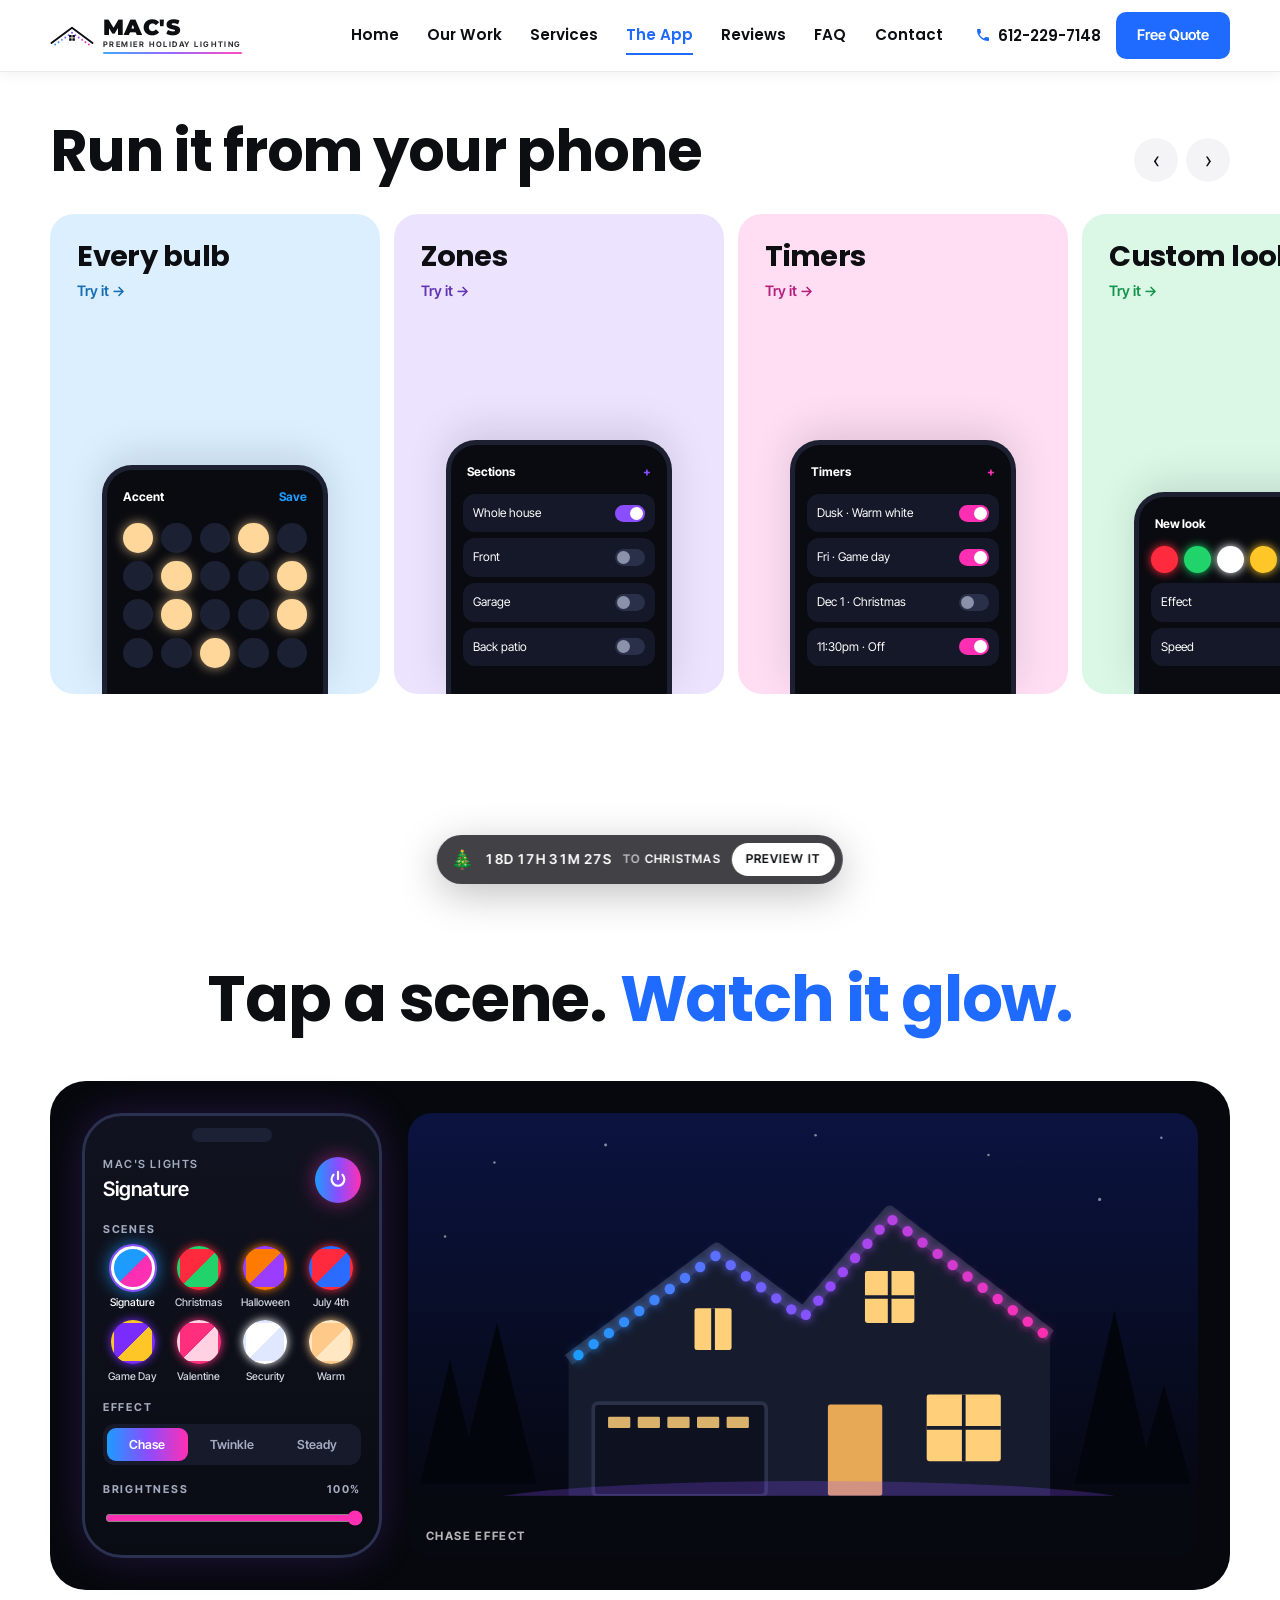
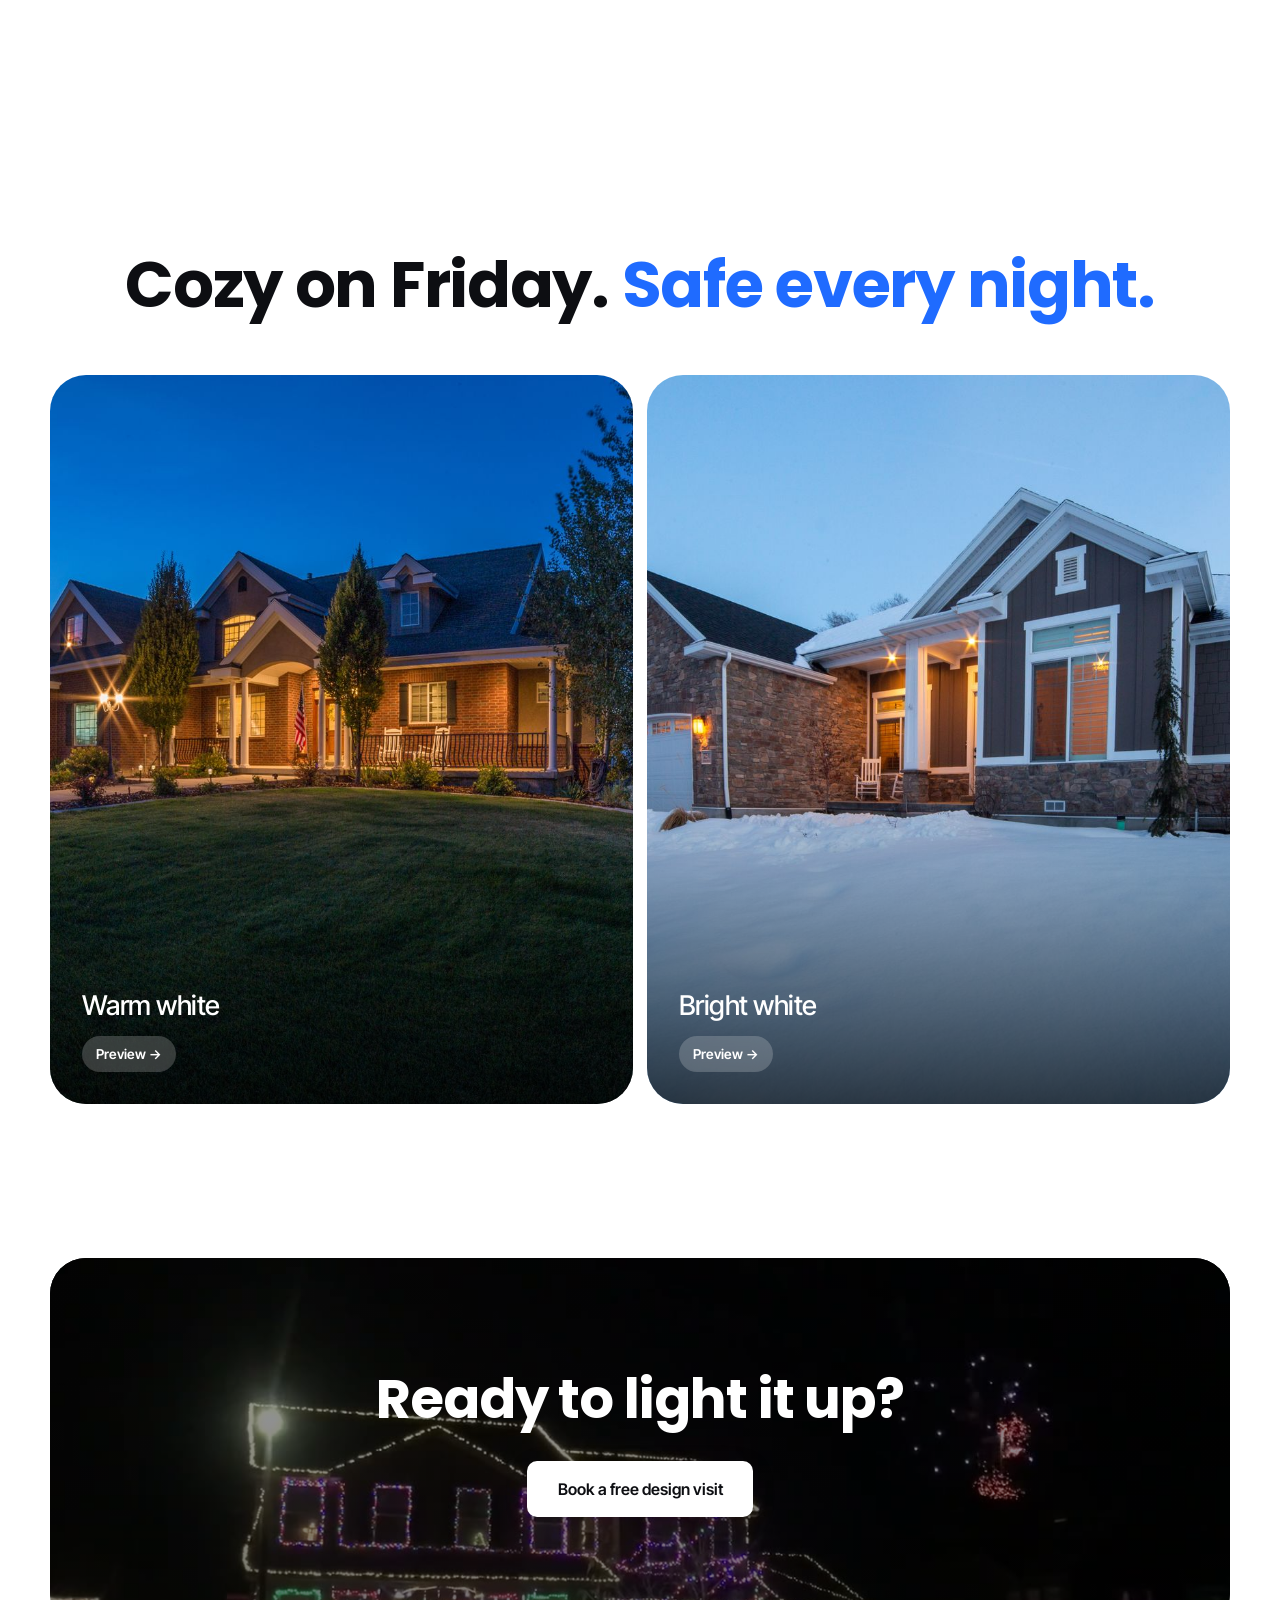
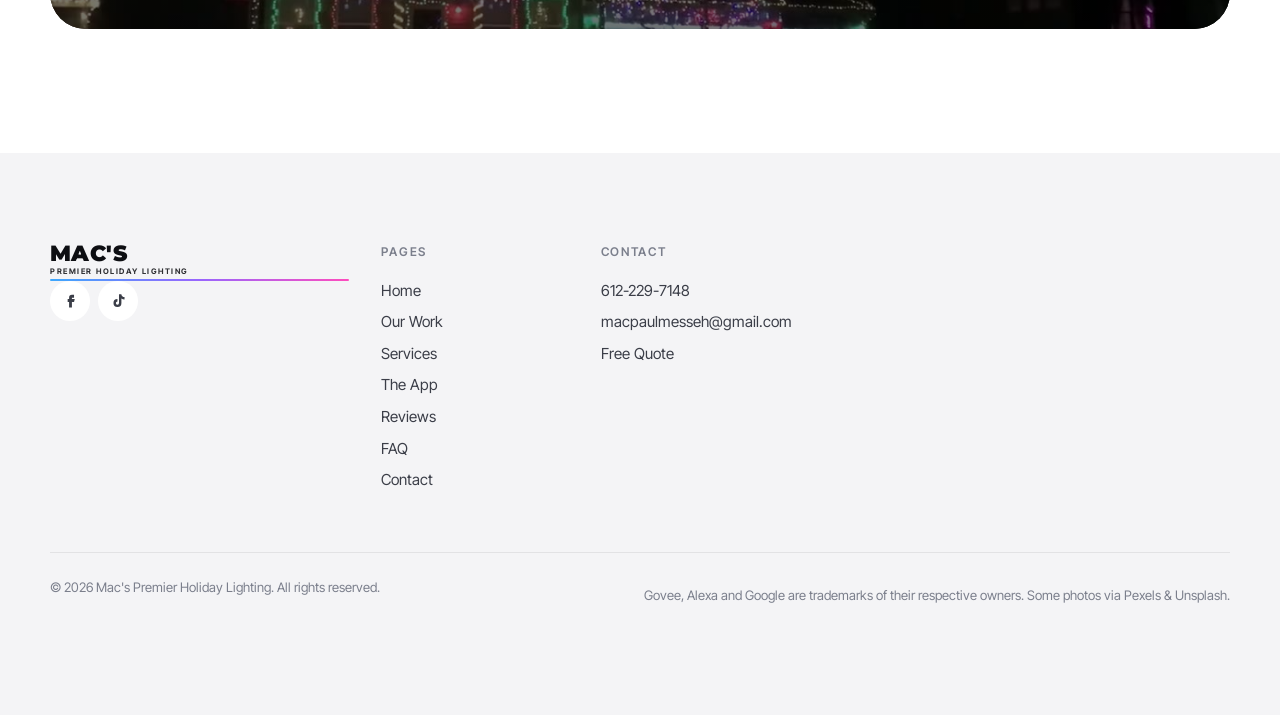
==== commit 8d275fa1: "Pages open straight into content; Home in header menu Remove the grey title band from sub-pages and " ====
--- a/app.html
+++ b/app.html
@@ -28,6 +28,7 @@
     <span class="brand-text"><span class="brand-name">MAC'S</span><span class="brand-tag">Premier Holiday Lighting</span></span>
   </a>
   <nav class="hdr-nav" aria-label="Main">
+    <a href="index.html">Home</a>
     <a href="work.html">Our Work</a>
     <a href="services.html">Services</a>
     <a href="app.html" aria-current="page">The App</a>
@@ -66,14 +67,6 @@
 
 <main>
 
-<section class="page-head">
-  <div class="wrap">
-    <nav class="crumbs" aria-label="Breadcrumb"><a href="index.html">Home</a><span aria-hidden="true">/</span><span>The App</span></nav>
-    <h1>The App</h1>
-    <p>Every light, every color, controlled from your phone.</p>
-  </div>
-</section>
-
 
 <!-- ================= App features carousel ================= -->
 <section class="section" id="app">
--- a/styles.css
+++ b/styles.css
@@ -106,7 +106,7 @@
 /* ---------- Hero: our photos full screen (phones also play our videos) ---------- */
 .hero { position: relative; min-height: 100vh; min-height: 100svh; display: grid; align-items: end; overflow: hidden; color: #fff; background: var(--night); padding: 120px 0 150px; }
 .hero-slides { position: absolute; inset: 0; z-index: 0; }
-.hs { position: absolute; inset: 0; margin: 0; opacity: 0; transition: opacity 1.4s ease; }
+.hs { position: absolute; inset: 0; margin: 0; opacity: 0; transition: opacity .9s ease; }
 .hs.is-active { opacity: 1; }
 .hs picture, .hs img, .hs video { display: block; width: 100%; height: 100%; object-fit: cover; }
 .hs img { object-position: 50% 50%; transform: scale(1.08); transition: transform 9s ease-out; }
@@ -560,3 +560,12 @@
 .menu-foot { width: min(560px, 100%); margin: 2rem auto 0; display: flex; flex-direction: column; gap: 12px; }
 .menu-phone { font-family: var(--head); font-weight: 600; text-decoration: none; text-align: center; padding: .9rem; border: 1.5px solid var(--ink); border-radius: 10px; }
 .menu-foot .menu-cta { margin-top: 0; width: 100%; background: var(--accent) !important; }
+
+/* sub-pages open straight into their content (no title band) */
+body.subpage main > .section:first-child { padding-top: 120px; }
+@media (max-width: 760px) { body.subpage main > .section:first-child { padding-top: 96px; } }
+.reveal.no-fade { transition: none; }
+
+/* header menu: never wrap; drop the phone number text before space runs out */
+.hdr-nav a, .hdr-phone, .hdr .pill-btn { white-space: nowrap; }
+@media (max-width: 1180px) { .hdr-phone { display: none; } .hdr-nav { gap: 1.1rem; margin-right: 1rem; } }
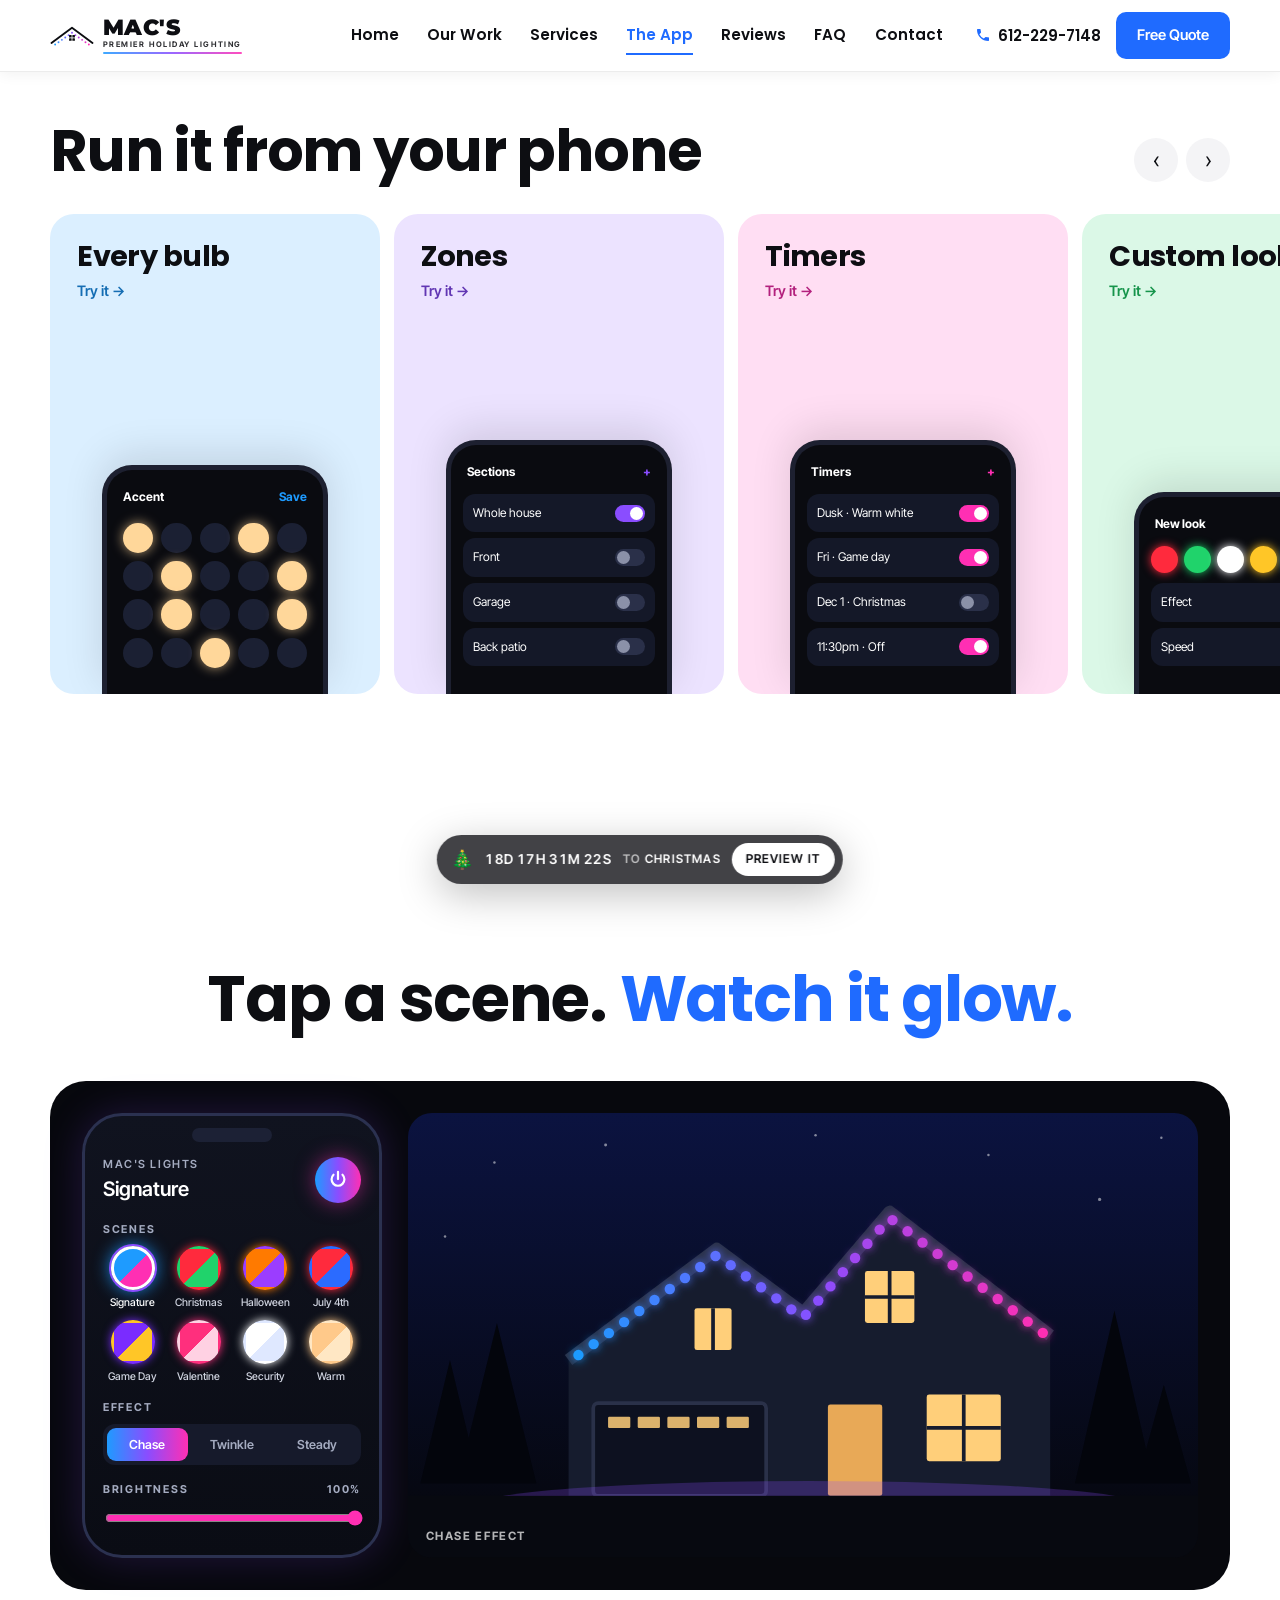
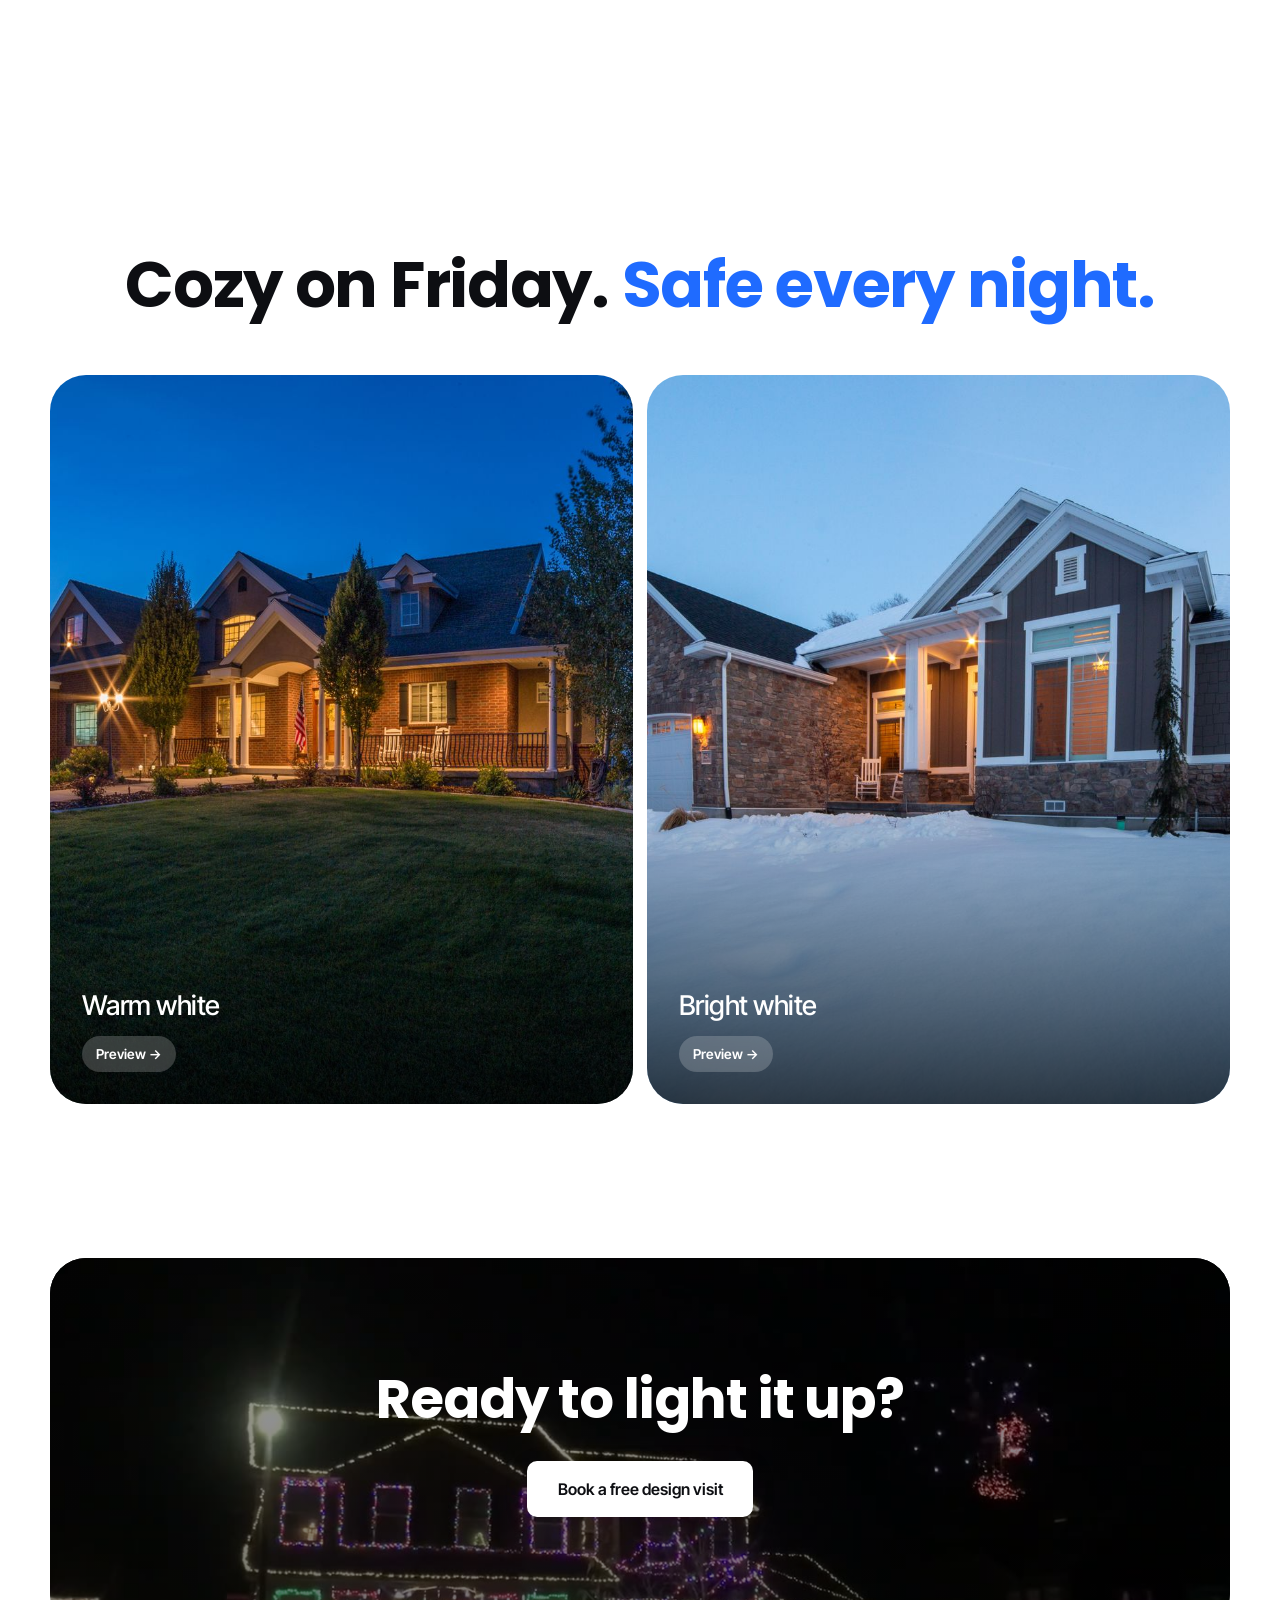
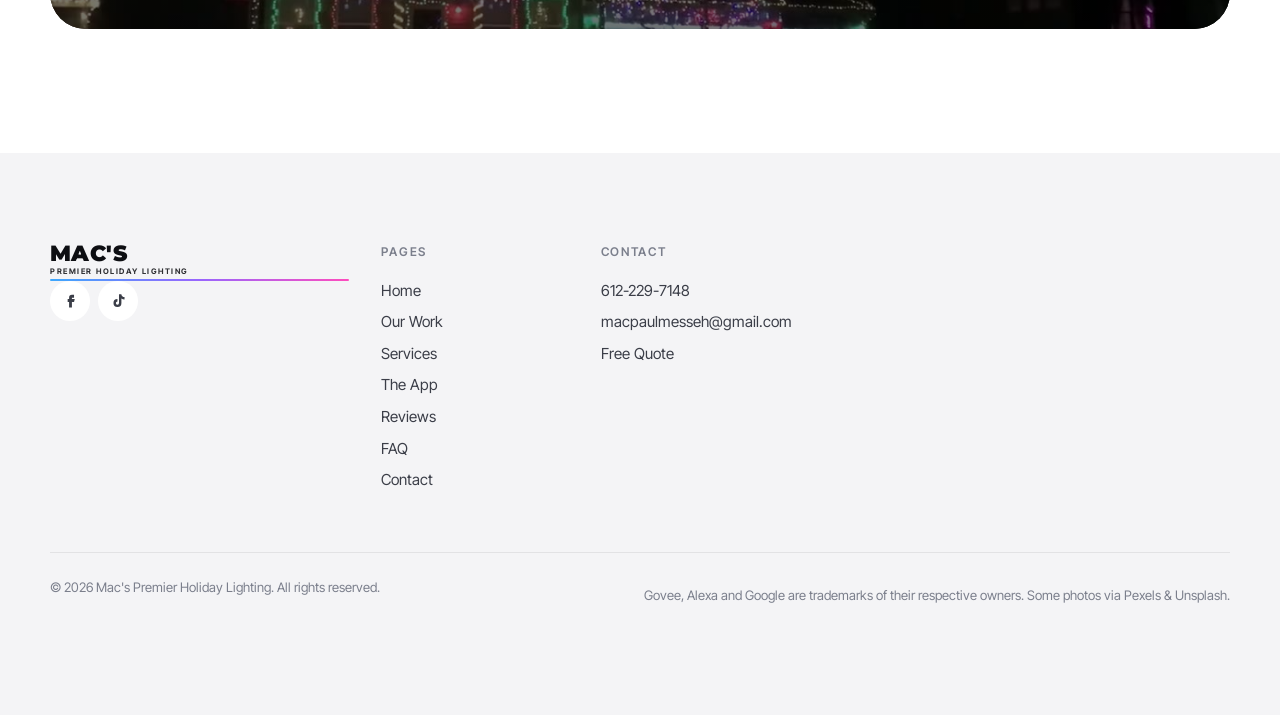
==== commit f2b5d89b: "Link TikTok @goveeglow Co-Authored-By: Claude Opus 5.5 <noreply@anthropic.com>" ====
--- a/app.html
+++ b/app.html
@@ -217,7 +217,7 @@
       <div class="socials">
         <!-- TODO: replace with real profile URLs -->
         <a href="https://www.facebook.com/" aria-label="Facebook" target="_blank" rel="noopener"><svg viewBox="0 0 24 24"><path d="M14 8h3V4h-3a4 4 0 0 0-4 4v2H8v4h2v8h4v-8h3l1-4h-4V8z"/></svg></a>
-        <a href="https://www.tiktok.com/" aria-label="TikTok" target="_blank" rel="noopener"><svg viewBox="0 0 24 24"><path d="M16 3c.4 2.4 1.9 4 4.5 4.2v3.4a8 8 0 0 1-4.4-1.4v6.3A5.6 5.6 0 1 1 10.5 10v3.5a2.2 2.2 0 1 0 2.2 2.2V3z"/></svg></a>
+        <a href="https://www.tiktok.com/@goveeglow" aria-label="TikTok" target="_blank" rel="noopener"><svg viewBox="0 0 24 24"><path d="M16 3c.4 2.4 1.9 4 4.5 4.2v3.4a8 8 0 0 1-4.4-1.4v6.3A5.6 5.6 0 1 1 10.5 10v3.5a2.2 2.2 0 1 0 2.2 2.2V3z"/></svg></a>
       </div>
     </div>
     <div><p class="ftr-h">Pages</p><a href="index.html">Home</a><a href="work.html">Our Work</a><a href="services.html">Services</a><a href="app.html">The App</a><a href="reviews.html">Reviews</a><a href="faq.html">FAQ</a><a href="contact.html">Contact</a></div>
